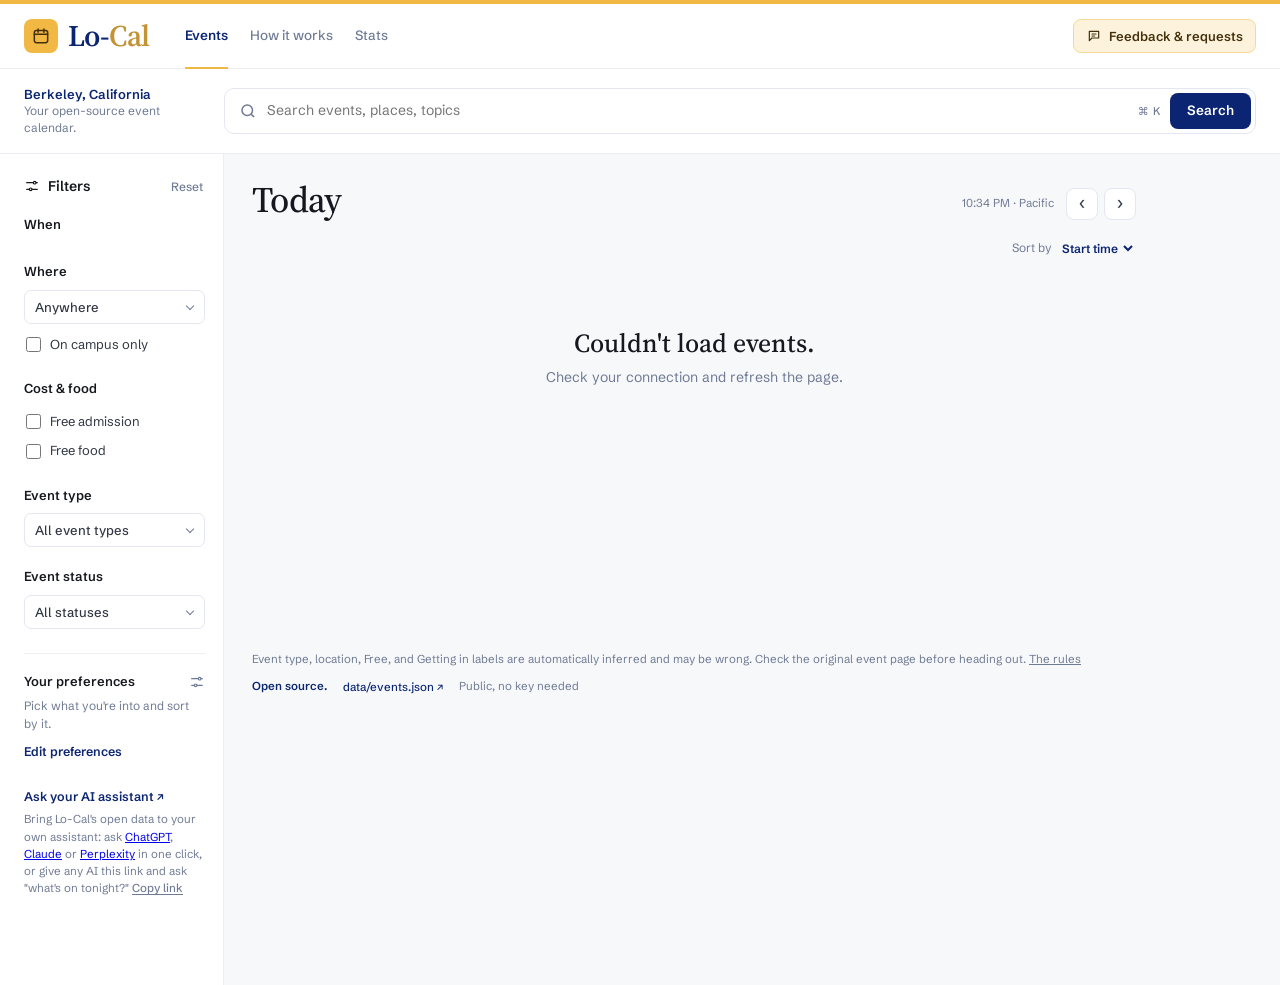
==== site/index.html @ f528cb0c "Rename "All Berkeley locations" to "Anywhere" and stop cutting off text The default location include" ====
<!doctype html>
<html lang="en">
<head>
  <meta charset="utf-8">
  <meta name="viewport" content="width=device-width, initial-scale=1">
  <title>Lo-Cal · Berkeley's open-source calendar</title>
  <meta name="description" content="Berkeley's open-source calendar: talks, parties, hackathons and free food from every club, department and platform, in one list anyone can add to.">
  <link rel="canonical" href="https://vitgruib.github.io/lo-cal/">
  <meta property="og:type" content="website">
  <meta property="og:site_name" content="Lo-Cal">
  <meta property="og:title" content="Lo-Cal · Berkeley's open-source calendar">
  <meta property="og:description" content="Berkeley's open-source calendar: talks, parties, hackathons and free food from every club, department and platform, in one list anyone can add to.">
  <meta property="og:url" content="https://vitgruib.github.io/lo-cal/">
  <meta property="og:image" content="https://vitgruib.github.io/lo-cal/og.png">
  <meta property="og:image:width" content="1200">
  <meta property="og:image:height" content="630">
  <meta name="twitter:card" content="summary_large_image">
  <link rel="icon" href="data:image/svg+xml,<svg xmlns='http://www.w3.org/2000/svg' viewBox='-14 -27 154 154'><rect x='-14' y='-27' width='154' height='154' rx='32' fill='%23002676'/><path transform='matrix(1.25 0 0 -1.25 -499.65 801.74)' fill='%23fdb515' d='m449.24 588.18c-0.395-0.943-2.048-3.62-3.937-3.62-2.282 0-2.361 1.26-2.361 2.833 0 4.487 5.274 15.113 9.997 15.113 1.415 0 1.889-0.71 1.889-1.338 0-0.236-2.914-6.218-5.588-12.988m44.553 37.782c0.155 0 0.236-0.315 0.236-0.55 0-2.204-7.242-15.899-14.484-25.74 2.44 14.72 12.987 26.29 14.248 26.29m-4.173-47.148c-4.723 1.416-9.997 3.858-10.469 13.381 8.579 10.152 19.758 28.966 19.758 36.523 0 1.967-0.393 4.172-3.229 4.172-6.689 0-26.684-18.42-26.684-39.435 0-1.891 0.236-3.7 0.631-5.039-4.094-3.778-7.165-5.509-10.233-5.509-1.022 0-1.258 0.393-1.258 2.205 0 2.596 7.79 18.732 7.79 19.756 0 1.496-0.629 1.889-1.81 1.889h-6.218c-0.472 0-0.944-0.393-1.337-1.338-0.238 0.314-1.497 1.338-3.543 1.338-6.771 0-15.271-5.196-20.15-15.349-1.103-2.361-3.15-7.95-8.739-7.95-4.801 0-6.375 5.116-6.375 11.019 0 16.293 19.284 40.854 29.833 40.854 1.73 0 2.519-0.866 2.519-2.52 0-3.069-2.756-4.958-4.803-5.194-2.991-0.317-5.431-1.655-5.431-4.252 0-2.204 1.732-3.149 4.015-3.149 3.305 0 10.941 7.243 10.941 13.854 0 3.936-2.281 6.062-6.297 6.062-16.609 0-45.182-23.615-45.182-46.127 0-11.098 6.061-16.529 17.002-16.529 5.273 0 10.39 4.014 11.886 5.431 0.315-1.653 2.283-5.431 8.816-5.431 4.329 0 7.241 2.834 8.187 4.171 0.315-1.417 1.259-4.171 6.061-4.171 5.667 0 10.783 2.045 15.977 6.689 2.364-4.248 6.455-6.769 10.628-7.633 1.339-0.237 3.071-0.55 3.071-0.946 0-0.629-2.598-1.968-7.952-1.968-11.571 0-30.305 1.732-46.363 1.732-22.354 0-29.675-10.153-29.675-12.045 0-0.785 0.551-0.943 1.181-0.943 1.258 0 5.668 3.383 22.826 3.383 18.893 0 31.801-1.415 42.033-1.415 20.39 0 26.53 10.391 26.53 11.652 0 1.967-1.732 2.202-3.937 2.832'/></svg>">
  <link rel="preconnect" href="https://fonts.googleapis.com">
  <link rel="preconnect" href="https://fonts.gstatic.com" crossorigin>
  <link href="https://fonts.googleapis.com/css2?family=Schibsted+Grotesk:wght@400;500;600;700&family=Source+Serif+4:opsz,wght@8..60,500;8..60,600&display=swap" rel="stylesheet">
  <link rel="stylesheet" href="styles.css">
  <script src="tweaks.js"></script>
</head>
<body>
  <header class="masthead">
    <div class="wrap mast">
      <a class="logo" href="./" aria-label="Lo-Cal home">
        <span class="logo-mark" aria-hidden="true"><svg viewBox="0 0 24 24"><rect x="4" y="5.5" width="16" height="14.5" rx="2.5"/><path d="M4 10h16M8.5 3.5v4m7-4v4"/></svg></span>
        <span class="logo-word">Lo-<span>Cal</span></span>
      </a>
      <nav class="nav" aria-label="Site">
        <a href="./" aria-current="page">Events</a>
        <a href="about.html">How it works</a>
        <a href="stats.html">Stats</a>
      </nav>
      <a class="feedback-link" href="https://docs.google.com/forms/d/e/1FAIpQLSeltgT0d8IheCnsmDhdECZ347hpWNquj5A_GO-cifRQ0kldig/viewform" target="_blank" rel="noopener" title="Suggest a club calendar, add or report an event, or send feedback">
        <svg viewBox="0 0 24 24" aria-hidden="true"><path d="M5 5h14v10H9l-4 4z"/><path d="M9 9h6M9 12h4"/></svg><span class="long">Feedback &amp; requests</span><span class="short">Feedback</span>
      </a>
    </div>
  </header>

  <div class="subbar">
    <div class="wrap subbar-in">
      <p class="place"><b>Berkeley, California</b><span>Your open-source event calendar.</span></p>
      <form class="search" id="search" role="search">
        <svg viewBox="0 0 24 24" aria-hidden="true"><circle cx="11" cy="11" r="7"/><path d="m20 20-3.5-3.5"/></svg>
        <input id="q" type="search" placeholder="Search events, places, topics" autocomplete="off" aria-label="Search events">
        <kbd class="kbd" aria-hidden="true">⌘ K</kbd>
        <button class="btn navy" type="submit">Search</button>
      </form>
    </div>
    <div class="wrap"><div class="qchips" id="qchips" aria-label="Filters read from your search" hidden></div></div>
  </div>

  <div class="layout wrap">
    <aside class="sidebar" id="sidebar" aria-label="Filters">
      <div class="side-head">
        <span><svg viewBox="0 0 24 24" aria-hidden="true"><path d="M4 7h10m4 0h2M4 17h4m4 0h8"/><circle cx="16" cy="7" r="2"/><circle cx="10" cy="17" r="2"/></svg>Filters</span>
        <button class="link" id="reset" type="button">Reset</button>
        <button class="side-close" id="side-close" type="button" aria-label="Close filters">✕</button>
      </div>

      <section class="fgroup">
        <h3>When</h3>
        <div class="whenlist" id="when" role="radiogroup" aria-label="When"></div>
      </section>

      <section class="fgroup">
        <h3>Where</h3>
        <details class="dd" id="dd-loc">
          <summary><span id="loc-label">Anywhere</span></summary>
          <div class="ddmenu" id="regions" role="group" aria-label="Location"></div>
        </details>
        <label class="check"><input type="checkbox" id="campus"> On campus only</label>
      </section>

      <section class="fgroup">
        <h3>Cost &amp; food</h3>
        <label class="check"><input type="checkbox" id="free"> Free admission</label>
        <label class="check"><input type="checkbox" id="food"> Free food</label>
      </section>

      <section class="fgroup">
        <h3>Event type</h3>
        <details class="dd" id="dd-type">
          <summary><span id="type-label">All event types</span></summary>
          <div class="ddmenu" id="types" role="group" aria-label="Event type"></div>
        </details>
      </section>

      <section class="fgroup">
        <h3>Event status</h3>
        <div class="select"><select id="event-status" aria-label="Event status">
          <option value="">All statuses</option>
          <option value="now">Happening now</option>
          <option value="soon">Still to come</option>
          <option value="done">Already finished</option>
        </select></div>
      </section>

      <section class="side-box prefs">
        <div class="box-head"><b>Your preferences</b>
          <svg viewBox="0 0 24 24" aria-hidden="true"><path d="M4 7h10m4 0h2M4 17h4m4 0h8"/><circle cx="16" cy="7" r="2"/><circle cx="10" cy="17" r="2"/></svg></div>
        <p id="pref-summary">Pick what you're into and sort by it.</p>
        <button class="arrow-link" id="edit-prefs" type="button">Edit preferences</button>
      </section>

      <section class="side-ai" id="aihint">
        <a class="arrow-out" href="ai.html">Ask your AI assistant</a>
        <p>Bring Lo-Cal's open data to your own assistant: ask <a href="https://chatgpt.com/?q=Read%20https%3A//vitgruib.github.io/lo-cal/llms.txt%20and%20tell%20me%20what%27s%20happening%20around%20Berkeley%20today." target="_blank" rel="noopener">ChatGPT</a>, <a href="https://claude.ai/new?q=Read%20https%3A//vitgruib.github.io/lo-cal/llms.txt%20and%20tell%20me%20what%27s%20happening%20around%20Berkeley%20today." target="_blank" rel="noopener">Claude</a> or <a href="https://www.perplexity.ai/search?q=Read%20https%3A//vitgruib.github.io/lo-cal/llms.txt%20and%20tell%20me%20what%27s%20happening%20around%20Berkeley%20today." target="_blank" rel="noopener">Perplexity</a> in one click, or give any AI this link and ask "what's on tonight?"
          <button class="link" id="copy-llms" type="button">Copy link</button></p>
      </section>
    </aside>
    <div class="scrim" id="scrim" hidden></div>

    <main class="main" id="main">
      <div class="view-head">
        <div class="view-title">
          <h1 id="view-title">Today</h1>
          <span class="view-date" id="view-date"></span>
          <span class="view-count" id="count"></span>
        </div>
        <div class="view-nav">
          <button class="btn ghost filters-btn" id="open-filters" type="button">
            <svg viewBox="0 0 24 24" aria-hidden="true"><path d="M4 7h10m4 0h2M4 17h4m4 0h8"/><circle cx="16" cy="7" r="2"/><circle cx="10" cy="17" r="2"/></svg>Filters<span class="nbadge" id="filters-n" hidden></span>
          </button>
          <span class="clock" id="clock"></span>
          <button class="iconbtn" id="prev" type="button" aria-label="Earlier">‹</button>
          <button class="iconbtn" id="next" type="button" aria-label="Later">›</button>
        </div>
      </div>
      <div class="active-row">
        <div class="pills" id="pills" aria-label="Filters in use"></div>
        <span class="scope" id="scope"></span>
        <label class="sort">Sort by <select id="sort"><option value="time">Start time</option><option value="prefs">Your preferences</option></select></label>
      </div>

      <div id="list" aria-live="polite"></div>
      <div id="sentinel"></div>

      <footer class="footer">
        <p>Event type, location, Free, and Getting in labels are automatically inferred and may be wrong. Check the original event page before heading out. <a href="about.html#tags">The rules</a></p>
        <p class="foot-row"><b>Open source.</b> <a class="arrow-out" href="data/events.json">data/events.json</a> <span>Public, no key needed</span><span class="updated" id="updated"></span></p>
        <p id="status"></p>
      </footer>
    </main>
  </div>

  <dialog class="modal" id="dates-dlg" aria-labelledby="dates-title">
    <div class="modal-head"><h2 id="dates-title">Custom dates</h2><button class="iconbtn plain" type="button" data-close aria-label="Close">✕</button></div>
    <p class="modal-sub">Choose a start and end date to explore.</p>
    <div class="cal-nav"><button class="iconbtn plain" type="button" id="cal-prev" aria-label="Previous month">‹</button><b id="cal-month"></b><button class="iconbtn plain" type="button" id="cal-next" aria-label="Next month">›</button></div>
    <div class="cal-grid" id="cal-grid" role="grid"></div>
    <div class="range-sum"><svg viewBox="0 0 24 24" aria-hidden="true"><rect x="4" y="5.5" width="16" height="14.5" rx="2.5"/><path d="M4 10h16M8.5 3.5v4m7-4v4"/></svg><div><b id="range-text">Pick a start date</b><span id="range-days"></span></div></div>
    <div class="modal-foot"><button class="link" type="button" id="clear-dates">Clear dates</button><button class="btn gold" type="button" id="apply-dates">Apply dates</button></div>
  </dialog>

  <dialog class="modal" id="pref-dlg" aria-labelledby="pref-title">
    <div class="modal-head"><h2 id="pref-title">Your preferences</h2><button class="iconbtn plain" type="button" data-close aria-label="Close">✕</button></div>
    <p class="modal-sub">Pick what you're into. "Sort by: Your preferences" puts these first. Kept in this browser only.</p>
    <div class="pref-grid" id="pref-grid"></div>
    <div class="modal-foot"><button class="link" type="button" id="pref-clear">Clear</button><button class="btn gold" type="button" data-close>Done</button></div>
  </dialog>

  <template id="card">
    <article class="card">
      <div class="time"></div>
      <div class="body">
        <a class="title" target="_blank" rel="noopener"></a>
        <p class="where"></p>
        <p class="reported" hidden></p>
        <p class="desc"></p>
        <div class="badges"></div>
      </div>
      <img class="thumb" alt="" loading="lazy" decoding="async">
      <div class="actions">
        <details class="addcal">
          <summary class="calbtn" title="Add this event to a calendar"><svg viewBox="0 0 24 24" aria-hidden="true"><rect x="4" y="5.5" width="16" height="14.5" rx="2.5"/><path d="M4 10h16M8.5 3.5v4m7-4v4"/></svg><span>Calendar</span></summary>
          <div class="calmenu">
            <a class="gcal" target="_blank" rel="noopener">Google Calendar</a>
            <a class="ocal" target="_blank" rel="noopener">Outlook</a>
            <button class="ics" type="button">Apple &amp; others (.ics)</button>
            <button class="share" type="button">Copy link to event</button>
          </div>
        </details>
        <a class="flag" target="_blank" rel="noopener" title="Spam, cancelled or wrong? Report it. Reports show publicly on the event." hidden><svg viewBox="0 0 24 24" aria-hidden="true"><path d="M6 21V4m0 0h11l-2 4 2 4H6"/></svg><span>Report</span></a>
      </div>
    </article>
  </template>

  <script src="app.js"></script>
</body>
</html>
---- site/styles.css ----
/* Colors are the designer's palette (2026-11): gold, Berkeley blue, slate and gray ramps. */
:root {
  --bg: #f7f8fa;
  --surface: #ffffff;
  --ink: #15181f;
  --ink-2: #303643;
  --muted: #6f7a94;
  --faint: #e4e7f2;
  --line: #eceef3;
  --navy: #0b2572;
  --title: #0b2572;
  --blue: #002676;
  --gold: #f2b844;
  --gold-ink: #43300c;
  --gold-soft: #fdf3dc;
  --gold-line: #f5d79a;
  --accent: #0b2572;
  --accent-ink: #ffffff;
  --chip: #f1f0f3;
  --sel: #fdf3dc;
  --green: #2f8f5b;
  --green-soft: #e3f3e8;
  --big: #c4361b;  /* big-venue concerts' own accent, a stage light against Berkeley blue */
  --big-ink: #ffffff;
  --shadow: 0 1px 2px rgb(14 19 33 / 4%);
  --radius: 10px;
  --wrap: 1240px;
  --serif: "Source Serif 4", Georgia, "Times New Roman", serif;
  --display: var(--serif);
  --body: "Schibsted Grotesk", ui-sans-serif, system-ui, -apple-system, sans-serif;
  --head-h: 69px;  /* the sticky header: 4px gold bar + 64px row + 1px line */
  color-scheme: light;
}

/* Dark follows the system unless the UI panel (tweaks.js) pins a theme on <html>. */
@media (prefers-color-scheme: dark) {
  :root:not([data-theme="light"]) {
    --bg: #0e1321; --surface: #151b2c; --ink: #ebedf2; --ink-2: #bfc5d5; --muted: #949fba;
    --faint: #27304b; --line: #1f2740; --title: #c9d0fb; --navy: #1941b7; --accent: #1941b7;
    --gold-ink: #fbe7d1; --gold-soft: #3a2a0c; --gold-line: #6a4f19; --chip: #222a42; --sel: #3a2a0c;
    --green: #6fd29b; --green-soft: #12352a; --big: #ff8f66; --big-ink: #2a0e04;
    --shadow: none; color-scheme: dark;
  }
}
:root[data-theme="dark"] {
  --bg: #0e1321; --surface: #151b2c; --ink: #ebedf2; --ink-2: #bfc5d5; --muted: #949fba;
  --faint: #27304b; --line: #1f2740; --title: #c9d0fb; --navy: #1941b7; --accent: #1941b7;
  --gold-ink: #fbe7d1; --gold-soft: #3a2a0c; --gold-line: #6a4f19; --chip: #222a42; --sel: #3a2a0c;
  --green: #6fd29b; --green-soft: #12352a; --big: #ff8f66; --big-ink: #2a0e04;
  --shadow: none; color-scheme: dark;
}

* { box-sizing: border-box; }
body { margin: 0; background: var(--bg); color: var(--ink); font: 14px/1.5 var(--body); -webkit-font-smoothing: antialiased; }
.wrap { max-width: var(--wrap); margin: 0 auto; padding: 0 24px; }
svg { flex: none; }
[hidden] { display: none !important; }

/* ---------- Header ---------- */
.masthead { position: sticky; top: 0; z-index: 20; background: var(--surface); border-top: 4px solid var(--gold); border-bottom: 1px solid var(--line); }
.mast { display: flex; align-items: center; gap: 36px; height: 64px; }
.logo { display: flex; align-items: center; gap: 10px; text-decoration: none; }
.logo-mark { display: grid; place-items: center; width: 34px; height: 34px; border-radius: 8px; background: var(--gold); }
.logo-mark svg { width: 20px; height: 20px; fill: none; stroke: var(--gold-ink); stroke-width: 1.8; stroke-linecap: round; }
@media (prefers-color-scheme: dark) { :root:not([data-theme="light"]) .logo-mark svg { stroke: #43300c; } }
:root[data-theme="dark"] .logo-mark svg { stroke: #43300c; }
.logo-word { font: 600 30px/1 var(--wordmark-font, var(--serif)); letter-spacing: -0.02em; color: var(--title); }
.logo-word span { color: #c39435; }
.feedback-link { margin-left: auto; display: flex; align-items: center; gap: 7px; font: 600 13px/1 var(--body); color: var(--gold-ink); background: var(--gold-soft); border: 1px solid var(--gold-line); border-radius: 8px; padding: 8px 12px; text-decoration: none; white-space: nowrap; }
.feedback-link:hover { background: var(--gold); border-color: var(--gold); color: #43300c; }
.feedback-link svg { width: 16px; height: 16px; fill: none; stroke: currentColor; stroke-width: 1.8; stroke-linejoin: round; stroke-linecap: round; }
.feedback-link .short { display: none; }
@media (max-width: 600px) { .feedback-link .short { display: inline; } }
@media (max-width: 380px) { .feedback-link .short { display: none; } }
.logo-word, .nav a { white-space: nowrap; }
.nbadge { min-width: 20px; padding: 1px 6px; border-radius: 999px; background: var(--chip); color: var(--ink-2); font-size: 11.5px; font-weight: 600; text-align: center; }
.nav { display: flex; gap: 22px; align-self: stretch; }
.nav a { display: flex; align-items: center; font-size: 13.5px; font-weight: 500; color: var(--muted); text-decoration: none; border-bottom: 2px solid transparent; margin-bottom: -1px; }
.nav a:hover { color: var(--ink); }
.nav a[aria-current="page"] { color: var(--title); font-weight: 600; border-bottom-color: var(--gold); }

.subbar { background: var(--surface); border-bottom: 1px solid var(--line); }
.subbar-in { display: grid; grid-template-columns: 172px minmax(0, 1fr); align-items: center; gap: 28px; padding-top: 16px; padding-bottom: 16px; }
.place { margin: 0; font-size: 12px; color: var(--muted); line-height: 1.4; }
.place b { display: block; color: var(--title); font-size: 13px; font-weight: 600; }
.search { display: flex; align-items: center; gap: 10px; min-width: 0; border: 1px solid var(--faint); border-radius: 10px; padding: 4px 4px 4px 14px; background: var(--surface); }
.search:focus-within { border-color: var(--navy); box-shadow: 0 0 0 3px color-mix(in srgb, var(--navy) 12%, transparent); }
.search > svg { width: 18px; height: 18px; fill: none; stroke: var(--muted); stroke-width: 2; }
.search input { flex: 1; min-width: 0; border: 0; outline: 0; background: transparent; color: var(--ink); font: inherit; font-size: 14px; padding: 7px 0; }
.search input::-webkit-search-cancel-button { display: none; }
.kbd { font: 500 11px var(--body); color: var(--muted); letter-spacing: .04em; }

.btn { display: inline-flex; align-items: center; justify-content: center; gap: 8px; font: 600 13.5px/1 var(--body); border-radius: 8px; padding: 10px 16px; cursor: pointer; text-decoration: none; white-space: nowrap; border: 1px solid transparent; }
.btn svg { width: 17px; height: 17px; fill: none; stroke: currentColor; stroke-width: 1.8; stroke-linecap: round; stroke-linejoin: round; }
.btn.navy { background: var(--navy); color: #fff; }
.btn.navy:hover { filter: brightness(1.15); }
.btn.gold { background: var(--gold); color: #43300c; border-color: color-mix(in srgb, var(--gold) 70%, #957026); }
.btn.gold:hover { filter: brightness(1.04); }
.btn.ghost { background: var(--surface); color: var(--title); border-color: var(--faint); }
.btn.ghost:hover { border-color: var(--muted); }
.link { font: 500 12.5px var(--body); color: var(--muted); background: none; border: 0; padding: 2px; cursor: pointer; text-decoration: underline; text-underline-offset: 2px; white-space: nowrap; }
.link:hover { color: var(--ink); }
.iconbtn { display: grid; place-items: center; width: 32px; height: 32px; padding: 0 0 2px; font: 400 20px/1 var(--body); color: var(--ink-2); background: var(--surface); border: 1px solid var(--faint); border-radius: 8px; cursor: pointer; }
.iconbtn:hover:not(:disabled) { border-color: var(--muted); }
.iconbtn:disabled { opacity: .4; cursor: default; }
.iconbtn.plain { border: 0; background: none; font-size: 16px; }
.arrow-link, .arrow-out { font: 600 12.5px var(--body); color: var(--title); background: none; border: 0; padding: 0; cursor: pointer; text-decoration: none; }
.arrow-out::after { content: " ↗"; font-size: .9em; }
.arrow-link:hover, .arrow-out:hover { text-decoration: underline; }

/* Words the search read as filters; they wrap rather than scroll so every ✕ stays reachable. */
.qchips { display: flex; flex-wrap: wrap; align-items: center; gap: 6px; padding: 0 0 12px 200px; }
.qchip { display: inline-flex; align-items: center; gap: 6px; font: 500 12.5px/1 var(--body); color: var(--gold-ink); background: var(--gold-soft); border: 1px solid var(--gold-line); border-radius: 6px; padding: 6px 8px 6px 10px; cursor: pointer; white-space: nowrap; }
.qchip span { font-size: 10px; opacity: .7; }
.qchip:hover span { opacity: 1; }
.qnote { color: var(--muted); font-size: 12.5px; }

/* ---------- Layout: filters left, events right ---------- */
/* App layout: header and filters run the full width; the event column keeps a reading width. */
.masthead .wrap, .subbar .wrap { max-width: none; }
.layout { display: grid; grid-template-columns: 224px minmax(0, 1fr); max-width: none; padding: 0; }
.sidebar {
  position: sticky; top: var(--head-h); align-self: start; height: calc(100vh - var(--head-h)); overflow-y: auto; overscroll-behavior: contain;
  padding: 22px 18px 28px 24px; border-right: 1px solid var(--line); background: var(--surface); scrollbar-width: thin;
}
.side-head { display: flex; align-items: center; justify-content: space-between; margin-bottom: 18px; }
.side-head span { display: flex; align-items: center; gap: 8px; font-weight: 600; font-size: 14px; color: var(--ink); }
.side-head svg, .box-head svg, .filters-btn svg { width: 16px; height: 16px; fill: none; stroke: currentColor; stroke-width: 1.7; stroke-linecap: round; }
.side-head .link { text-decoration: none; font-size: 12px; }
.side-close { display: none; }
.fgroup { margin-bottom: 20px; }
.fgroup h3 { margin: 0 0 8px; font-size: 13px; font-weight: 600; color: var(--ink); }
.whenlist { display: grid; gap: 2px; }
.whenlist button { display: flex; align-items: center; gap: 8px; width: 100%; text-align: left; font: 500 13px var(--body); color: var(--ink-2); background: none; border: 0; border-radius: 6px; padding: 7px 8px; cursor: pointer; }
.whenlist button:hover { background: var(--chip); }
.whenlist button[aria-checked="true"] { background: var(--sel); color: var(--ink); font-weight: 600; }
.whenlist button[aria-checked="true"]::after { content: ""; margin-left: auto; width: 9px; height: 5px; border: solid currentColor; border-width: 0 0 1.6px 1.6px; transform: translateY(-2px) rotate(-45deg); }
.whenlist .custom { color: var(--title); }
.whenlist .custom svg { width: 15px; height: 15px; fill: none; stroke: currentColor; stroke-width: 1.8; }
.whenlist .custom small { margin-left: auto; color: var(--muted); font-weight: 400; font-size: 11.5px; }
.whenlist .custom:not([aria-checked="true"])::after { content: "›"; margin-left: auto; font-size: 16px; line-height: 1; color: var(--muted); }
.whenlist .custom small + *::after { display: none; }
.check { display: flex; align-items: center; gap: 9px; font-size: 13px; color: var(--ink-2); padding: 5px 2px; cursor: pointer; }
.check input { width: 15px; height: 15px; margin: 0; accent-color: var(--navy); }
.check .n { margin-left: auto; color: var(--muted); font-size: 11.5px; }
.dd { position: relative; margin-bottom: 6px; }
.dd > summary, .select select {
  list-style: none; display: flex; align-items: center; width: 100%; font: 500 13px var(--body); color: var(--ink-2);
  background: var(--surface); border: 1px solid var(--faint); border-radius: 7px; padding: 8px 30px 8px 10px; cursor: pointer;
}
.dd > summary span { overflow: hidden; text-overflow: ellipsis; white-space: nowrap; }
.dd > summary::-webkit-details-marker { display: none; }
.dd > summary::after, .select::after {
  content: ""; position: absolute; right: 12px; top: 13px; width: 5px; height: 5px;
  border: solid var(--muted); border-width: 0 1.5px 1.5px 0; transform: rotate(45deg); pointer-events: none;
}
.dd[open] > summary { border-color: var(--navy); }
.dd.on > summary, .select.on select { border-color: var(--gold-line); background: var(--gold-soft); color: var(--gold-ink); }
.ddmenu { margin-top: 4px; padding: 4px; border: 1px solid var(--faint); border-radius: 8px; background: var(--surface); }
.ddmenu .check { padding: 5px 6px; border-radius: 5px; }
.ddmenu .check:hover { background: var(--chip); }
.ddmenu .check.zero { opacity: .5; }
.select { position: relative; }
.select select { appearance: none; -webkit-appearance: none; }
.side-box { margin: 24px 0 18px; padding-top: 18px; border-top: 1px solid var(--line); }
.box-head { display: flex; align-items: center; justify-content: space-between; font-size: 13px; color: var(--ink); }
.box-head b { font-weight: 600; }
.box-head svg { color: var(--muted); }
.side-box p { margin: 6px 0 8px; font-size: 12px; color: var(--muted); }
.side-ai { padding-top: 6px; }
.side-ai p { margin: 4px 0 0; font-size: 11.5px; color: var(--muted); }
.side-ai .link { font-size: 11.5px; padding: 0; }
.scrim { display: none; }

/* ---------- Main column ---------- */
.main { min-width: 0; width: 100%; max-width: 940px; padding: 26px 28px 0; }
.view-head { display: flex; align-items: flex-start; justify-content: space-between; gap: 16px; }
.view-title h1 { display: inline; margin: 0 10px 0 0; font: 500 36px/1.1 var(--serif); letter-spacing: -0.02em; color: var(--ink); }
.view-date { font-size: 14px; color: var(--ink-2); margin-right: 10px; }
.view-count { font-size: 12px; color: var(--muted); }
.view-nav { display: flex; align-items: center; gap: 6px; padding-top: 8px; }
.clock { font-size: 11.5px; color: var(--muted); margin-right: 6px; white-space: nowrap; }
.filters-btn { display: none; padding: 8px 12px; }
.active-row { display: flex; align-items: center; flex-wrap: wrap; gap: 8px 10px; margin: 18px 0 6px; font-size: 12px; color: var(--muted); }
.pills { display: flex; flex-wrap: wrap; gap: 6px; }
.pills:empty { display: none; }
.scope { color: var(--muted); }
.sort { margin-left: auto; display: flex; align-items: center; gap: 4px; white-space: nowrap; }
.sort select { field-sizing: content; font: 600 12px var(--body); color: var(--title); background: none; border: 0; padding: 2px; cursor: pointer; }

/* ---------- List ---------- */
#list { min-height: 40vh; padding-bottom: 12px; }
.day { display: flex; align-items: baseline; gap: 10px; margin: 30px 0 4px; padding-top: 14px; border-top: 1px solid var(--line); }
.day h2 { margin: 0; font: 500 26px/1.1 var(--serif); letter-spacing: -0.02em; color: var(--ink); }
.day span { color: var(--muted); font-size: 12.5px; }
.section { display: flex; align-items: baseline; gap: 8px; margin: 26px 0 2px; font: italic 500 17px/1.2 var(--serif); color: var(--ink-2); }
.section .n { color: var(--muted); font: 400 12px var(--body); }
.section.now { color: var(--green); }
.section.now::before { content: ""; align-self: center; width: 7px; height: 7px; border-radius: 50%; background: var(--green); animation: pulse 2s ease-out infinite; }

.card {
  position: relative; display: grid; grid-template-columns: 84px minmax(0, 1fr) auto auto; gap: 0 18px;
  padding: 18px 4px 16px 12px; border-bottom: 1px solid var(--line); background: var(--bg);
  view-transition-name: var(--vt, none); view-transition-class: card;
}
.card.now { box-shadow: inset 3px 0 0 var(--green); }
.card:has(.addcal[open]) { z-index: 5; }
.time { font-weight: 700; font-size: 13.5px; color: var(--ink); padding-top: 2px; }
.time small { display: block; color: var(--muted); font-weight: 400; font-size: 12px; margin-top: 2px; }
.body { min-width: 0; }
.title { color: var(--title); text-decoration: none; font: 500 17px/1.3 var(--body); letter-spacing: -0.01em; display: -webkit-box; -webkit-line-clamp: 2; -webkit-box-orient: vertical; overflow: hidden; }
.title[href]::after { content: " ↗"; font-size: .8em; }
.title[href]:hover { text-decoration: underline; text-underline-offset: 3px; }
.where { margin: 5px 0 0; color: var(--muted); font-size: 12px; }
.where .pin { display: inline-block; width: 12px; height: 12px; margin-right: 4px; vertical-align: -2px; fill: none; stroke: currentColor; stroke-width: 2; }
.where .map { color: inherit; text-decoration: none; }
.where .map:hover { color: var(--ink); text-decoration: underline; }
.reported { overflow-wrap: anywhere; margin: 6px 0 0; padding: 4px 8px; border-radius: 6px; background: color-mix(in srgb, #d97706 14%, transparent); color: var(--ink); font-size: 12.5px; }
.desc { margin: 10px 0 0; font-size: 13px; color: var(--ink-2); display: -webkit-box; -webkit-line-clamp: 2; -webkit-box-orient: vertical; overflow: hidden; }
.desc:empty { display: none; }
.badges { display: flex; flex-wrap: wrap; align-items: center; gap: 6px; margin-top: 12px; }
.badges:empty { display: none; }
.badges { gap: 4px 0; }
.badge { font-size: 12px; font-weight: 500; color: var(--ink-2); }
.badge + .badge::before { content: "·"; margin: 0 7px; color: var(--muted); }
.badge.food { color: #a8741a; font-weight: 600; }
.via { flex-basis: 100%; font-size: 12px; color: var(--muted); }
.via a { color: inherit; text-decoration: none; }
.via a:hover { color: var(--ink); text-decoration: underline; }
.thumb { width: 74px; height: 70px; object-fit: cover; border-radius: 6px; background: var(--chip); align-self: start; }
.thumb:not([src]) { display: none; }
/* Calendar and Report share one quiet text-button style. */
.card .actions { grid-column: 2; grid-row: 2; display: flex; gap: 18px; margin-top: 10px; }
.calbtn, .flag {
  list-style: none; display: flex; align-items: center; gap: 5px; padding: 2px 0;
  font: 500 12.5px/1 var(--body); color: var(--muted); text-decoration: none; white-space: nowrap; cursor: pointer;
  background: none; border: 0;
}
.calbtn svg, .flag svg { width: 15px; height: 15px; fill: none; stroke: currentColor; stroke-width: 1.8; stroke-linejoin: round; stroke-linecap: round; }
.calbtn:hover, .flag:hover, .addcal[open] .calbtn { color: var(--ink); }
.addcal { position: relative; }
.calbtn::-webkit-details-marker { display: none; }
.calmenu {
  position: absolute; left: 0; top: calc(100% + 4px); z-index: 3; min-width: 210px;
  display: flex; flex-direction: column; padding: 4px;
  background: var(--surface); border: 1px solid var(--faint); border-radius: 8px; box-shadow: 0 8px 24px rgb(14 19 33 / 14%);
}
.calmenu a, .calmenu button { font: 500 13px var(--body); color: var(--ink); text-decoration: none; text-align: left; background: none; border: 0; padding: 7px 10px; border-radius: 5px; cursor: pointer; white-space: nowrap; }
.calmenu a:hover, .calmenu button:hover { background: var(--chip); }

/* All-day events: one compact row each. */
.card.row { grid-template-columns: 84px minmax(0, 1fr) auto; align-items: center; padding: 14px 16px 14px 18px; }
.card.row .time { font-weight: 500; padding: 0; }
.card.row .desc, .card.row .badges, .card.row .thumb { display: none; }
.card.row .where { margin-top: 3px; }
.card.row .actions { grid-column: 3; grid-row: 1; margin-top: 0; }

/* Today's ended events, tucked away under one line. */
.earlier { margin: 18px 0 10px; }
.earlier > summary {
  list-style: none; cursor: pointer; display: flex; align-items: center; gap: 10px; font-size: 13px; color: var(--ink-2);
  border-bottom: 1px solid var(--line); padding: 14px 4px 14px 12px;
}
.earlier > summary::-webkit-details-marker { display: none; }
.earlier > summary::before { content: "›"; font-size: 16px; color: var(--muted); transition: transform .15s; }
.earlier[open] > summary::before { transform: rotate(90deg); }
.earlier > summary b { font-weight: 500; }
.earlier > summary small { color: var(--muted); font-size: 11.5px; }
.earlier > summary small:last-child { margin-left: auto; }
.earlier[open] > summary { margin-bottom: 10px; }
.earlier .card { opacity: .72; }
.shared { display: flex; align-items: center; gap: 10px; margin: 18px 0 0; color: var(--muted); font-size: 14px; }


.empty { text-align: center; padding: 60px 20px; color: var(--muted); }
.empty strong { display: block; font: 500 26px var(--serif); color: var(--ink); margin-bottom: 6px; }
.widen { margin-top: 12px; font: 600 13.5px var(--body); color: #fff; background: var(--navy); border: 0; border-radius: 8px; padding: 9px 16px; cursor: pointer; }

.footer { color: var(--muted); font-size: 11.5px; padding: 22px 0 40px; }
.footer p { margin: 4px 0; }
.footer a { color: var(--muted); }
.foot-row { display: flex; flex-wrap: wrap; align-items: center; gap: 6px 16px; margin-top: 10px !important; }
.foot-row b { color: var(--title); font-weight: 600; }
.foot-row .arrow-out { color: var(--title); font-weight: 500; font-size: 11.5px; }
.foot-row .updated { margin-left: auto; }

/* ---------- Dialogs ---------- */
.modal { width: min(420px, calc(100vw - 32px)); border: 1px solid var(--faint); border-radius: 12px; padding: 20px; background: var(--surface); color: var(--ink); box-shadow: 0 20px 50px rgb(14 19 33 / 22%); }
.modal::backdrop { background: rgb(14 19 33 / 35%); }
.modal-head { display: flex; align-items: center; justify-content: space-between; }
.modal-head h2 { margin: 0; font-size: 16px; font-weight: 500; }
.modal-sub { margin: 6px 0 16px; font-size: 12.5px; color: var(--muted); }
.modal-foot { display: flex; align-items: center; justify-content: space-between; margin-top: 18px; }
.modal-foot .link { color: var(--title); text-decoration: none; font-size: 13px; }
.cal-nav { display: flex; align-items: center; justify-content: space-between; margin-bottom: 8px; }
.cal-nav b { font-weight: 500; color: var(--title); font-size: 14px; }
.cal-grid { display: grid; grid-template-columns: repeat(7, 1fr); gap: 4px 0; text-align: center; }
.cal-grid .dow { font-size: 10.5px; color: var(--muted); padding: 6px 0; }
.cal-grid button { height: 34px; font: 500 12.5px var(--body); color: var(--ink); background: none; border: 0; cursor: pointer; }
.cal-grid button.out { color: var(--muted); opacity: .6; }
.cal-grid button:disabled { color: var(--muted); opacity: .35; cursor: default; }
.cal-grid button.in { background: color-mix(in srgb, #dfe2fd 70%, var(--surface)); }
.cal-grid button.end { background: var(--navy); color: #fff; border-radius: 6px; }
.cal-grid button:not(:disabled):not(.end):hover { background: var(--chip); border-radius: 6px; }
@media (prefers-color-scheme: dark) { :root:not([data-theme="light"]) .cal-grid button.in { background: #1f2a55; } }
:root[data-theme="dark"] .cal-grid button.in { background: #1f2a55; }
.range-sum { display: flex; align-items: center; gap: 10px; margin-top: 14px; padding: 10px 12px; border-radius: 8px; background: var(--bg); font-size: 12.5px; }
.range-sum svg { width: 18px; height: 18px; fill: none; stroke: var(--title); stroke-width: 1.6; }
.range-sum b { display: block; font-weight: 500; color: var(--title); }
.range-sum span { font-size: 11.5px; color: var(--muted); }
.pref-grid { display: grid; grid-template-columns: 1fr 1fr; gap: 2px 12px; }

/* ---------- Phones and narrow windows: the filters become a drawer ---------- */
@media (max-width: 900px) {
  .wrap { padding: 0 16px; }
  .mast { gap: 18px; height: 58px; }
  :root { --head-h: 63px; }
  .nav { gap: 14px; }
  .logo-word { font-size: 26px; }
  .logo-mark { width: 30px; height: 30px; }
  .subbar-in { grid-template-columns: 1fr; gap: 10px; padding-top: 12px; padding-bottom: 12px; }
  .place { display: none; }
  .qchips { padding-left: 0; }
  .layout { display: block; }
  .main { padding: 20px 16px 0; max-width: none; }
  .sidebar {
    position: fixed; inset: 0 auto 0 0; z-index: 30; width: min(320px, 86vw); height: 100%; padding: 18px 18px 30px;
    transform: translateX(-102%); transition: transform .2s ease; box-shadow: 0 0 40px rgb(14 19 33 / 25%);
  }
  .sidebar.open { transform: none; }
  .side-close { display: block; font-size: 15px; color: var(--muted); background: none; border: 0; cursor: pointer; padding: 4px 6px; }
  .side-head .link { margin-left: auto; margin-right: 8px; }
  .scrim { display: block; position: fixed; inset: 0; z-index: 29; background: rgb(14 19 33 / 35%); }
  .filters-btn { display: inline-flex; }
  .clock { display: none; }
}
@media (max-width: 600px) {
  .mast { gap: 12px; }
  .nav { gap: 10px; }
  .nav a { font-size: 12.5px; }
  .logo-mark { display: none; }
  .feedback-link { padding: 7px 8px; gap: 5px; font-size: 12.5px; }
  .feedback-link .long { display: none; }
  .subbar-in { grid-template-columns: 1fr; }
  .kbd { display: none; }
  .search .btn { display: none; }
  .view-head { flex-wrap: wrap; }
  .view-title h1 { font-size: 30px; }
  .view-nav { width: 100%; padding-top: 4px; }
  .view-nav .iconbtn:first-of-type { margin-left: auto; }
  .card { grid-template-columns: 76px minmax(0, 1fr); gap: 0 10px; padding: 14px 2px 14px 10px; }
  .time { font-size: 13px; }
  .thumb { display: none; }
  .card .actions, .card.row .actions { grid-column: 2; grid-row: auto; gap: 22px; margin-top: 10px; }
  .calbtn, .flag { height: 30px; }
  .card.row { grid-template-columns: 76px minmax(0, 1fr); }
  .foot-row .updated { margin-left: 0; }
  .sort { margin-left: 0; }
}

/* Big-venue concerts (sources/big_shows.py): a poster, a display-size title and the train line
   up front, so a show worth the trip stands out from the list around it. */
.card.big { border: 1.5px solid var(--big); border-radius: var(--radius); box-shadow: inset 4px 0 0 var(--big); margin: 8px 0; }
.card.big .time { color: var(--big); }
.kicker { display: block; margin-bottom: 4px; color: var(--big); font: 700 11px/1.2 var(--body); letter-spacing: .08em; text-transform: uppercase; }
.card.big .title { font: 600 22px/1.15 var(--serif); -webkit-line-clamp: 3; }
.card.big .where { color: var(--ink); font-size: 13.5px; font-weight: 500; white-space: normal; }
.transit { display: inline-block; margin: 8px 0 0; padding: 4px 10px; border-radius: 999px; font: 600 12.5px/1.35 var(--body); color: var(--big-ink); background: var(--big); }
.card.big .thumb { width: clamp(160px, 22vw, 260px); height: auto; aspect-ratio: 16 / 9; }

/* About page */
.sources-head { display: flex; align-items: center; justify-content: space-between; gap: 12px; flex-wrap: wrap; margin: 26px 0 6px; }
.sources-head h2 { margin: 0; }
.view { display: flex; gap: 2px; background: var(--chip); border-radius: 999px; padding: 3px; }
.view button { font: 500 13px/1 var(--body); color: var(--muted); background: transparent; border: 0; border-radius: 999px; padding: 7px 13px; cursor: pointer; }
.view button[aria-checked="true"] { background: var(--surface); color: var(--ink); box-shadow: 0 1px 3px rgb(0 0 0 / 12%); }
.sources[data-view="simple"] .tech { display: none; }
.prose { max-width: 680px; padding-bottom: 30px; }
.prose p, .prose li { font-size: 15.5px; }
.prose a { color: var(--accent); font-weight: 500; text-decoration: underline; text-underline-offset: 3px; text-decoration-thickness: 1.5px; }
.prose a:hover { text-decoration-thickness: 2.5px; }
.facts a.site { white-space: nowrap; }
.facts a.site::after { content: " ↗"; font-size: .85em; }
.prose h3 { font-size: 16px; font-weight: 600; margin: 20px 0 4px; }
.prose ol { padding-left: 22px; }
.prose ol li { margin: 6px 0; }
.source .words { padding-bottom: 12px; }
.prose h2 { font: 700 28px var(--display); letter-spacing: -0.025em; margin: 26px 0 6px; }
.prose ul { padding-left: 20px; }
.prose li { margin: 6px 0; }
.prose code { font-size: 13.5px; background: var(--chip); padding: 1px 5px; border-radius: 5px; }
.note { color: var(--muted); font-size: 14px; }
.ai pre { background: var(--surface); border: 1px solid var(--line); border-radius: 10px; padding: 10px 12px; font-size: 13px; white-space: pre-wrap; overflow-wrap: anywhere; margin: 6px 0 2px; }
.ai .copy { font-size: 13px; margin-bottom: 8px; }
.prose summary { cursor: pointer; list-style: none; }
.prose summary::-webkit-details-marker { display: none; }
.sources { background: var(--surface); border: 1px solid var(--faint); border-radius: var(--radius); overflow: hidden; }
.source + .source { border-top: 1px solid var(--faint); }
.source summary { display: flex; align-items: center; gap: 10px; padding: 10px 14px; font-weight: 500; font-size: 15px; }
.source summary:hover { background: var(--chip); }
.source summary::before { content: "▸"; color: var(--muted); font-size: 11px; transition: transform .15s; }
.source[open] summary::before { transform: rotate(90deg); }
.source p { margin: 0; padding: 0 14px 0 35px; font-size: 14px; color: color-mix(in srgb, var(--ink) 80%, var(--muted)); }
.source .status { padding-bottom: 12px; margin-top: 6px; }
.live { margin-left: auto; font-size: 12.5px; font-weight: 500; color: var(--muted); display: flex; gap: 6px; align-items: center; white-space: nowrap; }
.status { font-size: 12.5px; color: var(--muted); }
.live::before { content: ""; width: 8px; height: 8px; border-radius: 50%; background: var(--faint); }
.live.ok::before { background: #2f9e5b; }
.live.degraded::before, .live.failing::before { background: var(--gold); }
.live.down::before { background: #d64545; }
.facts { display: grid; grid-template-columns: 76px 1fr; gap: 6px 12px; margin: 2px 0 0; padding: 0 14px 4px 35px; font-size: 14px; }
.facts dt { font-size: 13px; font-weight: 600; color: var(--muted); }
.facts dd { margin: 0; color: color-mix(in srgb, var(--ink) 80%, var(--muted)); }
.facts ol.found { margin: 2px 0 0; padding-left: 18px; }
.facts ol.found li { margin: 2px 0; font-size: 14px; }
.facts dd code { overflow-wrap: anywhere; }  /* long API paths would push past a phone screen */

@media (max-width: 600px) {
  .facts { grid-template-columns: 1fr; gap: 0; padding-left: 14px; }
  .facts dd { margin-bottom: 8px; }
  .source .status { padding-left: 14px; }
}

/* ---------- Stats page ---------- */
.tiles { display: grid; grid-template-columns: repeat(auto-fit, minmax(140px, 1fr)); gap: 10px; margin: 12px 0; }
.tile { background: var(--surface); border: 1px solid var(--faint); border-radius: 12px; padding: 14px 16px; }
.tile strong { display: block; font-size: 28px; font-weight: 700; line-height: 1.1; color: var(--ink); }
.tile span { color: var(--muted); font-size: 13px; }
.bars { display: grid; gap: 4px; margin: 8px 0 20px; }
.bar { display: grid; grid-template-columns: minmax(90px, 160px) 1fr 48px; align-items: center; gap: 10px; padding: 2px 0; font-size: 13px; }
.bar:hover { background: var(--chip); border-radius: 6px; }
.bar .label { color: var(--ink); white-space: nowrap; overflow: hidden; text-overflow: ellipsis; }
.bar .track { height: 12px; }
.bar .fill { display: block; height: 100%; min-width: 2px; background: var(--accent); border-radius: 0 4px 4px 0; }
.bar .value { color: var(--muted); text-align: right; font-variant-numeric: tabular-nums; }
.table-wrap { overflow-x: auto; }
.health { width: 100%; border-collapse: collapse; font-size: 13px; }
.health th, .health td { text-align: left; padding: 7px 8px; border-bottom: 1px solid var(--faint); white-space: nowrap; }
.health th { color: var(--muted); font-weight: 600; }
.health .num { text-align: right; font-variant-numeric: tabular-nums; }
.health tr:not([data-health="ok"]) td:nth-child(2) { font-weight: 600; }

/* ---------- Motion ---------- */
/* Pages: the header holds still while the content under it slides up. */
@view-transition { navigation: auto; }
.masthead { view-transition-name: masthead; }
::view-transition-old(root) { animation: .18s ease-in both fade-out; }
::view-transition-new(root) { animation: .32s cubic-bezier(.2, .8, .2, 1) both rise; }
/* Inside the events page, everything but the list swaps at once: a cross-fade doubles the sidebar text. */
html[data-vt]::view-transition-old(root), html[data-vt]::view-transition-new(root) { animation: none; }

/* Filter changes (app.js update): cards that stay glide to their new place, new ones rise in. */
::view-transition-group(*.card) { animation-duration: .38s; animation-timing-function: cubic-bezier(.2, .8, .2, 1); }
::view-transition-new(*.card):only-child { animation: .32s cubic-bezier(.2, .8, .2, 1) .12s both rise; }
::view-transition-old(*.card):only-child { animation: .15s ease-in both fade-out; }
.card.enter { animation: .4s cubic-bezier(.2, .8, .2, 1) calc(var(--i) * 35ms) both rise; }

/* Day steps (‹ ›): the list turns like a calendar page. */
html[data-vt="next"] .card, html[data-vt="prev"] .card { view-transition-name: none; }
html[data-vt="next"] .main, html[data-vt="prev"] .main { view-transition-name: page; }
::view-transition-old(page) { animation: .16s ease-in both var(--page-out, page-out-left); }
::view-transition-new(page) { animation: .34s cubic-bezier(.2, .8, .2, 1) .1s both var(--page-in, page-in-right); }
html[data-vt="prev"] { --page-out: page-out-right; --page-in: page-in-left; }

/* Card details */
.time { transition: transform .2s cubic-bezier(.2, .8, .2, 1); transform-origin: left top; }
.card:hover .time { transform: translateX(3px) rotate(-1.5deg); }
.card { transition: background-color .2s; }
.card:hover { background: color-mix(in srgb, var(--surface) 70%, var(--bg)); }

@keyframes rise { from { opacity: 0; transform: translateY(10px); } }
@keyframes fade-out { to { opacity: 0; } }
@keyframes page-out-left { to { opacity: 0; transform: translateX(-40px) rotateY(8deg); } }
@keyframes page-out-right { to { opacity: 0; transform: translateX(40px) rotateY(-8deg); } }
@keyframes page-in-right { from { opacity: 0; transform: translateX(60px) rotateY(-8deg); } }
@keyframes page-in-left { from { opacity: 0; transform: translateX(-60px) rotateY(8deg); } }
@keyframes pulse { 0% { box-shadow: 0 0 0 0 color-mix(in srgb, var(--green) 55%, transparent); } 100% { box-shadow: 0 0 0 7px transparent; } }

@media (prefers-reduced-motion: reduce) {
  @view-transition { navigation: none; }
  *, *::before, ::view-transition-group(*), ::view-transition-old(*), ::view-transition-new(*) { animation: none !important; transition: none !important; }
}
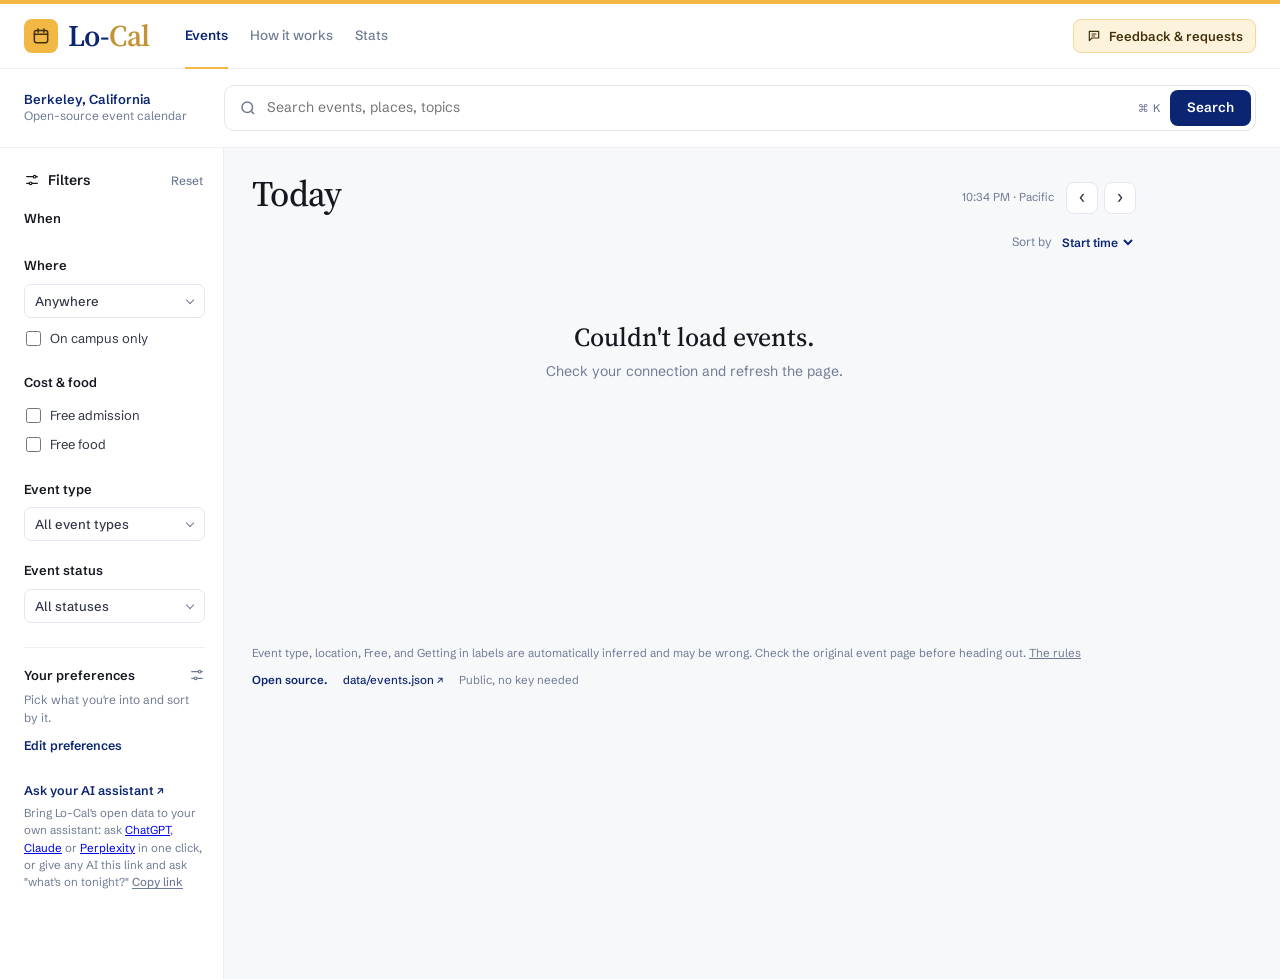
==== commit 7c524bd6: "Fix everything from the UI review - Stats and How it works count the same live events; sources sorte" ====
--- a/site/index.html
+++ b/site/index.html
@@ -42,7 +42,7 @@
 
   <div class="subbar">
     <div class="wrap subbar-in">
-      <p class="place"><b>Berkeley, California</b><span>Your open-source event calendar.</span></p>
+      <p class="place"><b>Berkeley, California</b><span>Open-source event calendar</span></p>
       <form class="search" id="search" role="search">
         <svg viewBox="0 0 24 24" aria-hidden="true"><circle cx="11" cy="11" r="7"/><path d="m20 20-3.5-3.5"/></svg>
         <input id="q" type="search" placeholder="Search events, places, topics" autocomplete="off" aria-label="Search events">
@@ -181,10 +181,10 @@
             <a class="gcal" target="_blank" rel="noopener">Google Calendar</a>
             <a class="ocal" target="_blank" rel="noopener">Outlook</a>
             <button class="ics" type="button">Apple &amp; others (.ics)</button>
-            <button class="share" type="button">Copy link to event</button>
           </div>
         </details>
         <a class="flag" target="_blank" rel="noopener" title="Spam, cancelled or wrong? Report it. Reports show publicly on the event." hidden><svg viewBox="0 0 24 24" aria-hidden="true"><path d="M6 21V4m0 0h11l-2 4 2 4H6"/></svg><span>Report</span></a>
+        <button class="share" type="button" title="Copy a link to this event"><svg viewBox="0 0 24 24" aria-hidden="true"><path d="M10 14a4 4 0 0 0 5.7 0l3-3a4 4 0 0 0-5.7-5.7l-1 1M14 10a4 4 0 0 0-5.7 0l-3 3a4 4 0 0 0 5.7 5.7l1-1"/></svg><span>Share</span></button>
       </div>
     </article>
   </template>
--- a/site/styles.css
+++ b/site/styles.css
@@ -102,7 +102,7 @@
 .link:hover { color: var(--ink); }
 .iconbtn { display: grid; place-items: center; width: 32px; height: 32px; padding: 0 0 2px; font: 400 20px/1 var(--body); color: var(--ink-2); background: var(--surface); border: 1px solid var(--faint); border-radius: 8px; cursor: pointer; }
 .iconbtn:hover:not(:disabled) { border-color: var(--muted); }
-.iconbtn:disabled { opacity: .4; cursor: default; }
+.iconbtn:disabled { opacity: .3; border-color: transparent; background: transparent; cursor: default; }
 .iconbtn.plain { border: 0; background: none; font-size: 16px; }
 .arrow-link, .arrow-out { font: 600 12.5px var(--body); color: var(--title); background: none; border: 0; padding: 0; cursor: pointer; text-decoration: none; }
 .arrow-out::after { content: " ↗"; font-size: .9em; }
@@ -222,22 +222,22 @@
 .badges:empty { display: none; }
 .badges { gap: 4px 0; }
 .badge { font-size: 12px; font-weight: 500; color: var(--ink-2); }
-.badge + .badge::before { content: "·"; margin: 0 7px; color: var(--muted); }
+.badge:has(+ .badge)::after { content: "·"; margin: 0 7px; color: var(--muted); font-weight: 400; }
 .badge.food { color: #a8741a; font-weight: 600; }
 .via { flex-basis: 100%; font-size: 12px; color: var(--muted); }
 .via a { color: inherit; text-decoration: none; }
 .via a:hover { color: var(--ink); text-decoration: underline; }
-.thumb { width: 74px; height: 70px; object-fit: cover; border-radius: 6px; background: var(--chip); align-self: start; }
+.thumb { width: 74px; height: 70px; object-fit: contain; border-radius: 6px; background: var(--chip); align-self: start; }
 .thumb:not([src]) { display: none; }
 /* Calendar and Report share one quiet text-button style. */
 .card .actions { grid-column: 2; grid-row: 2; display: flex; gap: 18px; margin-top: 10px; }
-.calbtn, .flag {
+.calbtn, .flag, .share {
   list-style: none; display: flex; align-items: center; gap: 5px; padding: 2px 0;
   font: 500 12.5px/1 var(--body); color: var(--muted); text-decoration: none; white-space: nowrap; cursor: pointer;
   background: none; border: 0;
 }
-.calbtn svg, .flag svg { width: 15px; height: 15px; fill: none; stroke: currentColor; stroke-width: 1.8; stroke-linejoin: round; stroke-linecap: round; }
-.calbtn:hover, .flag:hover, .addcal[open] .calbtn { color: var(--ink); }
+.calbtn svg, .flag svg, .share svg { width: 15px; height: 15px; fill: none; stroke: currentColor; stroke-width: 1.8; stroke-linejoin: round; stroke-linecap: round; }
+.calbtn:hover, .flag:hover, .share:hover, .addcal[open] .calbtn { color: var(--ink); }
 .addcal { position: relative; }
 .calbtn::-webkit-details-marker { display: none; }
 .calmenu {
@@ -297,7 +297,7 @@
 .cal-grid { display: grid; grid-template-columns: repeat(7, 1fr); gap: 4px 0; text-align: center; }
 .cal-grid .dow { font-size: 10.5px; color: var(--muted); padding: 6px 0; }
 .cal-grid button { height: 34px; font: 500 12.5px var(--body); color: var(--ink); background: none; border: 0; cursor: pointer; }
-.cal-grid button.out { color: var(--muted); opacity: .6; }
+.cal-grid button.out { visibility: hidden; }
 .cal-grid button:disabled { color: var(--muted); opacity: .35; cursor: default; }
 .cal-grid button.in { background: color-mix(in srgb, #dfe2fd 70%, var(--surface)); }
 .cal-grid button.end { background: var(--navy); color: #fff; border-radius: 6px; }
@@ -352,7 +352,7 @@
   .time { font-size: 13px; }
   .thumb { display: none; }
   .card .actions, .card.row .actions { grid-column: 2; grid-row: auto; gap: 22px; margin-top: 10px; }
-  .calbtn, .flag { height: 30px; }
+  .calbtn, .flag, .share { height: 30px; }
   .card.row { grid-template-columns: 76px minmax(0, 1fr); }
   .foot-row .updated { margin-left: 0; }
   .sort { margin-left: 0; }
@@ -390,8 +390,10 @@
 .prose li { margin: 6px 0; }
 .prose code { font-size: 13.5px; background: var(--chip); padding: 1px 5px; border-radius: 5px; }
 .note { color: var(--muted); font-size: 14px; }
-.ai pre { background: var(--surface); border: 1px solid var(--line); border-radius: 10px; padding: 10px 12px; font-size: 13px; white-space: pre-wrap; overflow-wrap: anywhere; margin: 6px 0 2px; }
-.ai .copy { font-size: 13px; margin-bottom: 8px; }
+.code { position: relative; margin: 6px 0 14px; }
+.ai pre { background: var(--surface); border: 1px solid var(--line); border-radius: 10px; padding: 10px 70px 10px 12px; font-size: 13px; white-space: pre-wrap; overflow-wrap: anywhere; margin: 0; }
+.ai .copy { position: absolute; top: 7px; right: 7px; font: 600 12px var(--body); color: var(--ink); background: var(--chip); border: 1px solid var(--line); border-radius: 6px; padding: 4px 9px; cursor: pointer; text-decoration: none; }
+.ai .copy:hover { border-color: var(--muted); }
 .prose summary { cursor: pointer; list-style: none; }
 .prose summary::-webkit-details-marker { display: none; }
 .sources { background: var(--surface); border: 1px solid var(--faint); border-radius: var(--radius); overflow: hidden; }
@@ -429,7 +431,7 @@
 .bars { display: grid; gap: 4px; margin: 8px 0 20px; }
 .bar { display: grid; grid-template-columns: minmax(90px, 160px) 1fr 48px; align-items: center; gap: 10px; padding: 2px 0; font-size: 13px; }
 .bar:hover { background: var(--chip); border-radius: 6px; }
-.bar .label { color: var(--ink); white-space: nowrap; overflow: hidden; text-overflow: ellipsis; }
+.bar .label { color: var(--ink); line-height: 1.25; }
 .bar .track { height: 12px; }
 .bar .fill { display: block; height: 100%; min-width: 2px; background: var(--accent); border-radius: 0 4px 4px 0; }
 .bar .value { color: var(--muted); text-align: right; font-variant-numeric: tabular-nums; }
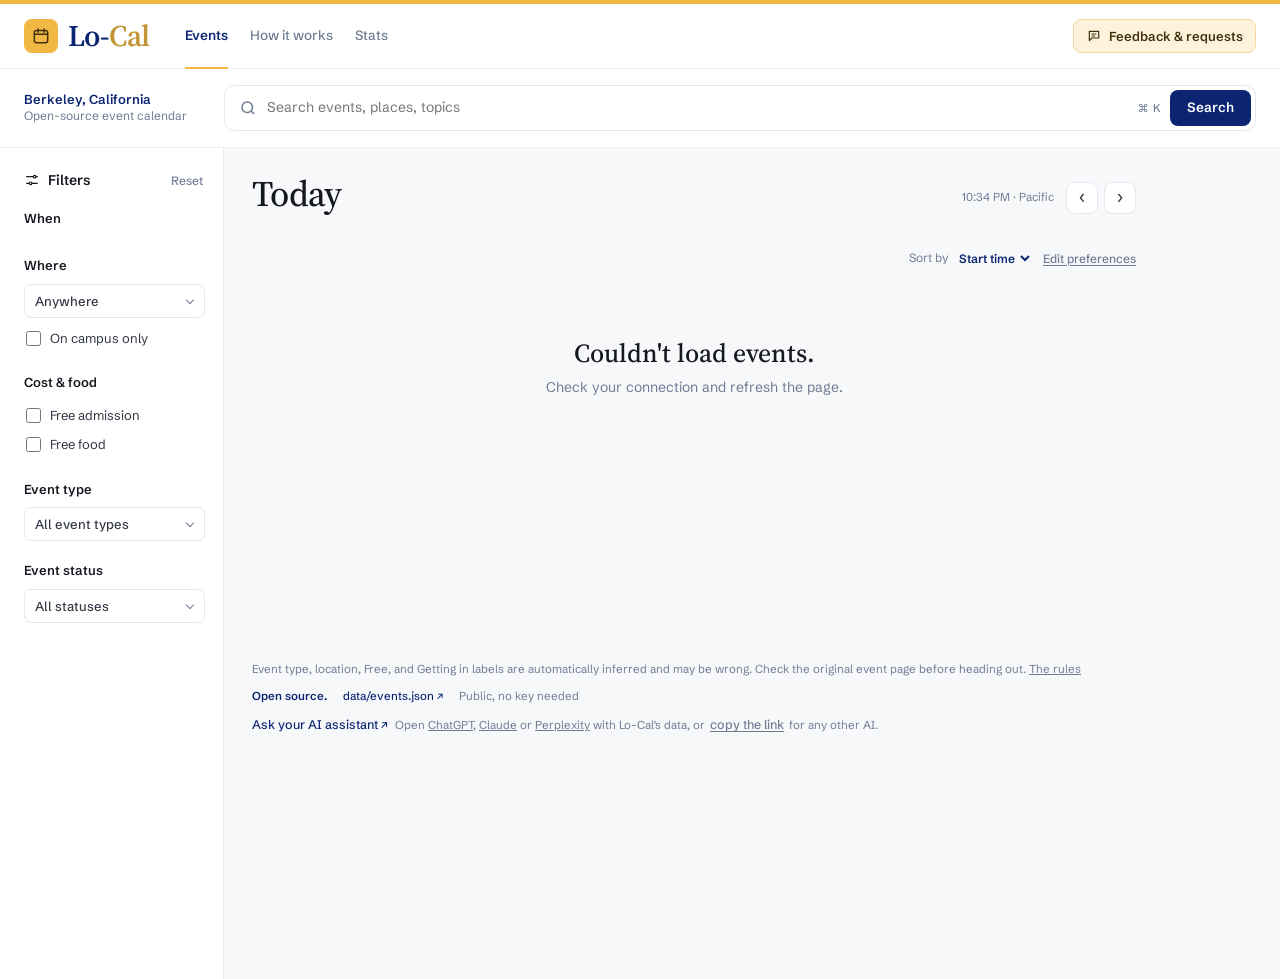
==== commit 2948c06c: "Quick filters, an Up next row, calmer motion and a detail pass - One-tap chips above the list: Free " ====
--- a/site/index.html
+++ b/site/index.html
@@ -98,19 +98,6 @@
           <option value="done">Already finished</option>
         </select></div>
       </section>
-
-      <section class="side-box prefs">
-        <div class="box-head"><b>Your preferences</b>
-          <svg viewBox="0 0 24 24" aria-hidden="true"><path d="M4 7h10m4 0h2M4 17h4m4 0h8"/><circle cx="16" cy="7" r="2"/><circle cx="10" cy="17" r="2"/></svg></div>
-        <p id="pref-summary">Pick what you're into and sort by it.</p>
-        <button class="arrow-link" id="edit-prefs" type="button">Edit preferences</button>
-      </section>
-
-      <section class="side-ai" id="aihint">
-        <a class="arrow-out" href="ai.html">Ask your AI assistant</a>
-        <p>Bring Lo-Cal's open data to your own assistant: ask <a href="https://chatgpt.com/?q=Read%20https%3A//vitgruib.github.io/lo-cal/llms.txt%20and%20tell%20me%20what%27s%20happening%20around%20Berkeley%20today." target="_blank" rel="noopener">ChatGPT</a>, <a href="https://claude.ai/new?q=Read%20https%3A//vitgruib.github.io/lo-cal/llms.txt%20and%20tell%20me%20what%27s%20happening%20around%20Berkeley%20today." target="_blank" rel="noopener">Claude</a> or <a href="https://www.perplexity.ai/search?q=Read%20https%3A//vitgruib.github.io/lo-cal/llms.txt%20and%20tell%20me%20what%27s%20happening%20around%20Berkeley%20today." target="_blank" rel="noopener">Perplexity</a> in one click, or give any AI this link and ask "what's on tonight?"
-          <button class="link" id="copy-llms" type="button">Copy link</button></p>
-      </section>
     </aside>
     <div class="scrim" id="scrim" hidden></div>
 
@@ -130,10 +117,13 @@
           <button class="iconbtn" id="next" type="button" aria-label="Later">›</button>
         </div>
       </div>
+      <div class="quick" id="quick" aria-label="Quick filters"></div>
+      <section class="featured" id="featured" aria-label="Up next" hidden></section>
       <div class="active-row">
         <div class="pills" id="pills" aria-label="Filters in use"></div>
         <span class="scope" id="scope"></span>
         <label class="sort">Sort by <select id="sort"><option value="time">Start time</option><option value="prefs">Your preferences</option></select></label>
+        <button class="link edit-prefs" id="edit-prefs" type="button" title="Pick the event types you're into">Edit preferences</button>
       </div>
 
       <div id="list" aria-live="polite"></div>
@@ -142,6 +132,7 @@
       <footer class="footer">
         <p>Event type, location, Free, and Getting in labels are automatically inferred and may be wrong. Check the original event page before heading out. <a href="about.html#tags">The rules</a></p>
         <p class="foot-row"><b>Open source.</b> <a class="arrow-out" href="data/events.json">data/events.json</a> <span>Public, no key needed</span><span class="updated" id="updated"></span></p>
+        <p class="foot-ai"><a class="arrow-out" href="ai.html">Ask your AI assistant</a> Open <a href="https://chatgpt.com/?q=Read%20https%3A//vitgruib.github.io/lo-cal/llms.txt%20and%20tell%20me%20what%27s%20happening%20around%20Berkeley%20today." target="_blank" rel="noopener">ChatGPT</a>, <a href="https://claude.ai/new?q=Read%20https%3A//vitgruib.github.io/lo-cal/llms.txt%20and%20tell%20me%20what%27s%20happening%20around%20Berkeley%20today." target="_blank" rel="noopener">Claude</a> or <a href="https://www.perplexity.ai/search?q=Read%20https%3A//vitgruib.github.io/lo-cal/llms.txt%20and%20tell%20me%20what%27s%20happening%20around%20Berkeley%20today." target="_blank" rel="noopener">Perplexity</a> with Lo-Cal's data, or <button class="link" id="copy-llms" type="button">copy the link</button> for any other AI.</p>
         <p id="status"></p>
       </footer>
     </main>
--- a/site/styles.css
+++ b/site/styles.css
@@ -125,7 +125,6 @@
 }
 .side-head { display: flex; align-items: center; justify-content: space-between; margin-bottom: 18px; }
 .side-head span { display: flex; align-items: center; gap: 8px; font-weight: 600; font-size: 14px; color: var(--ink); }
-.side-head svg, .box-head svg, .filters-btn svg { width: 16px; height: 16px; fill: none; stroke: currentColor; stroke-width: 1.7; stroke-linecap: round; }
 .side-head .link { text-decoration: none; font-size: 12px; }
 .side-close { display: none; }
 .fgroup { margin-bottom: 20px; }
@@ -162,14 +161,6 @@
 .ddmenu .check.zero { opacity: .5; }
 .select { position: relative; }
 .select select { appearance: none; -webkit-appearance: none; }
-.side-box { margin: 24px 0 18px; padding-top: 18px; border-top: 1px solid var(--line); }
-.box-head { display: flex; align-items: center; justify-content: space-between; font-size: 13px; color: var(--ink); }
-.box-head b { font-weight: 600; }
-.box-head svg { color: var(--muted); }
-.side-box p { margin: 6px 0 8px; font-size: 12px; color: var(--muted); }
-.side-ai { padding-top: 6px; }
-.side-ai p { margin: 4px 0 0; font-size: 11.5px; color: var(--muted); }
-.side-ai .link { font-size: 11.5px; padding: 0; }
 .scrim { display: none; }
 
 /* ---------- Main column ---------- */
@@ -181,6 +172,26 @@
 .view-nav { display: flex; align-items: center; gap: 6px; padding-top: 8px; }
 .clock { font-size: 11.5px; color: var(--muted); margin-right: 6px; white-space: nowrap; }
 .filters-btn { display: none; padding: 8px 12px; }
+.side-head svg, .filters-btn svg { width: 16px; height: 16px; fill: none; stroke: currentColor; stroke-width: 1.7; stroke-linecap: round; }
+.quick { display: flex; gap: 6px; flex-wrap: wrap; margin: 16px 0 0; }
+.qf { font: 500 13px/1 var(--body); color: var(--ink); background: var(--surface); border: 1px solid var(--line); border-radius: 999px; padding: 8px 13px; cursor: pointer; transition: background .15s, border-color .15s, transform .1s; }
+.qf:hover { border-color: var(--muted); }
+.qf[aria-pressed="true"] { background: var(--navy); border-color: var(--navy); color: #fff; }
+.featured { display: grid; grid-template-columns: repeat(3, minmax(0, 1fr)); gap: 14px; margin: 20px 0 6px; }
+.feat { display: flex; flex-direction: column; gap: 3px; text-decoration: none; color: var(--ink); min-width: 0; }
+.feat img { width: 100%; aspect-ratio: 16 / 10; object-fit: cover; border-radius: 10px; background: var(--chip); outline: 1px solid color-mix(in srgb, var(--ink) 8%, transparent); outline-offset: -1px; margin-bottom: 6px; transition: transform .25s cubic-bezier(.2, .8, .2, 1); }
+.feat:hover img { transform: translateY(-2px); }
+.feat-when { font-size: 12px; font-weight: 600; color: var(--accent); }
+.feat b { font: 500 15px/1.3 var(--body); color: var(--title); }
+.feat-where { font-size: 12px; color: var(--muted); }
+.edit-prefs { font-size: 12px; padding: 0; }
+.foot-ai { margin-top: 10px !important; }
+.foot-ai .arrow-out { color: var(--title); font-weight: 500; margin-right: 4px; }
+/* Polish: digits line up, images get an edge, presses give way, focus is always visible. */
+.view-count, .nbadge, .cal-grid button { font-variant-numeric: tabular-nums; }
+.thumb { outline: 1px solid color-mix(in srgb, var(--ink) 8%, transparent); outline-offset: -1px; }
+.btn:active, .qf:active, .iconbtn:active:not(:disabled), .feedback-link:active, .calbtn:active, .flag:active, .share:active { transform: scale(.97); }
+:focus-visible { outline: 2px solid var(--accent); outline-offset: 2px; border-radius: 4px; }
 .active-row { display: flex; align-items: center; flex-wrap: wrap; gap: 8px 10px; margin: 18px 0 6px; font-size: 12px; color: var(--muted); }
 .pills { display: flex; flex-wrap: wrap; gap: 6px; }
 .pills:empty { display: none; }
@@ -208,7 +219,7 @@
 .time { font-weight: 700; font-size: 13.5px; color: var(--ink); padding-top: 2px; }
 .time small { display: block; color: var(--muted); font-weight: 400; font-size: 12px; margin-top: 2px; }
 .body { min-width: 0; }
-.title { color: var(--title); text-decoration: none; font: 500 17px/1.3 var(--body); letter-spacing: -0.01em; display: -webkit-box; -webkit-line-clamp: 2; -webkit-box-orient: vertical; overflow: hidden; }
+.title { color: var(--title); text-decoration: none; font: 500 17px/1.3 var(--body); letter-spacing: -0.01em; overflow-wrap: anywhere; }
 .title[href]::after { content: " ↗"; font-size: .8em; }
 .title[href]:hover { text-decoration: underline; text-underline-offset: 3px; }
 .where { margin: 5px 0 0; color: var(--muted); font-size: 12px; }
@@ -351,7 +362,11 @@
   .card { grid-template-columns: 76px minmax(0, 1fr); gap: 0 10px; padding: 14px 2px 14px 10px; }
   .time { font-size: 13px; }
   .thumb { display: none; }
-  .card .actions, .card.row .actions { grid-column: 2; grid-row: auto; gap: 22px; margin-top: 10px; }
+  .featured { display: flex; overflow-x: auto; scroll-snap-type: x mandatory; margin-right: -16px; padding-right: 16px; scrollbar-width: none; }
+  .feat { flex: 0 0 72%; scroll-snap-align: start; }
+  .quick { flex-wrap: nowrap; overflow-x: auto; scrollbar-width: none; margin-right: -16px; padding-right: 16px; }
+  .qf { flex: none; }
+  .card .actions, .card.row .actions { grid-column: 2; grid-row: auto; flex-wrap: wrap; gap: 4px 16px; margin-top: 10px; }
   .calbtn, .flag, .share { height: 30px; }
   .card.row { grid-template-columns: 76px minmax(0, 1fr); }
   .foot-row .updated { margin-left: 0; }
@@ -363,7 +378,7 @@
 .card.big { border: 1.5px solid var(--big); border-radius: var(--radius); box-shadow: inset 4px 0 0 var(--big); margin: 8px 0; }
 .card.big .time { color: var(--big); }
 .kicker { display: block; margin-bottom: 4px; color: var(--big); font: 700 11px/1.2 var(--body); letter-spacing: .08em; text-transform: uppercase; }
-.card.big .title { font: 600 22px/1.15 var(--serif); -webkit-line-clamp: 3; }
+.card.big .title { font: 600 22px/1.15 var(--serif); }
 .card.big .where { color: var(--ink); font-size: 13.5px; font-weight: 500; white-space: normal; }
 .transit { display: inline-block; margin: 8px 0 0; padding: 4px 10px; border-radius: 999px; font: 600 12.5px/1.35 var(--body); color: var(--big-ink); background: var(--big); }
 .card.big .thumb { width: clamp(160px, 22vw, 260px); height: auto; aspect-ratio: 16 / 9; }
@@ -452,10 +467,10 @@
 html[data-vt]::view-transition-old(root), html[data-vt]::view-transition-new(root) { animation: none; }
 
 /* Filter changes (app.js update): cards that stay glide to their new place, new ones rise in. */
-::view-transition-group(*.card) { animation-duration: .38s; animation-timing-function: cubic-bezier(.2, .8, .2, 1); }
-::view-transition-new(*.card):only-child { animation: .32s cubic-bezier(.2, .8, .2, 1) .12s both rise; }
-::view-transition-old(*.card):only-child { animation: .15s ease-in both fade-out; }
-.card.enter { animation: .4s cubic-bezier(.2, .8, .2, 1) calc(var(--i) * 35ms) both rise; }
+::view-transition-group(*.card) { animation-duration: .26s; animation-timing-function: cubic-bezier(.2, .8, .2, 1); }
+::view-transition-new(*.card):only-child { animation: .22s cubic-bezier(.2, .8, .2, 1) .06s both rise; }
+::view-transition-old(*.card):only-child { animation: .1s ease-in both fade-out; }
+.card.enter { animation: .28s cubic-bezier(.2, .8, .2, 1) calc(min(var(--i), 8) * 25ms) both rise; }
 
 /* Day steps (‹ ›): the list turns like a calendar page. */
 html[data-vt="next"] .card, html[data-vt="prev"] .card { view-transition-name: none; }
@@ -470,7 +485,7 @@
 .card { transition: background-color .2s; }
 .card:hover { background: color-mix(in srgb, var(--surface) 70%, var(--bg)); }
 
-@keyframes rise { from { opacity: 0; transform: translateY(10px); } }
+@keyframes rise { from { opacity: 0; transform: translateY(6px); } }
 @keyframes fade-out { to { opacity: 0; } }
 @keyframes page-out-left { to { opacity: 0; transform: translateX(-40px) rotateY(8deg); } }
 @keyframes page-out-right { to { opacity: 0; transform: translateX(40px) rotateY(-8deg); } }
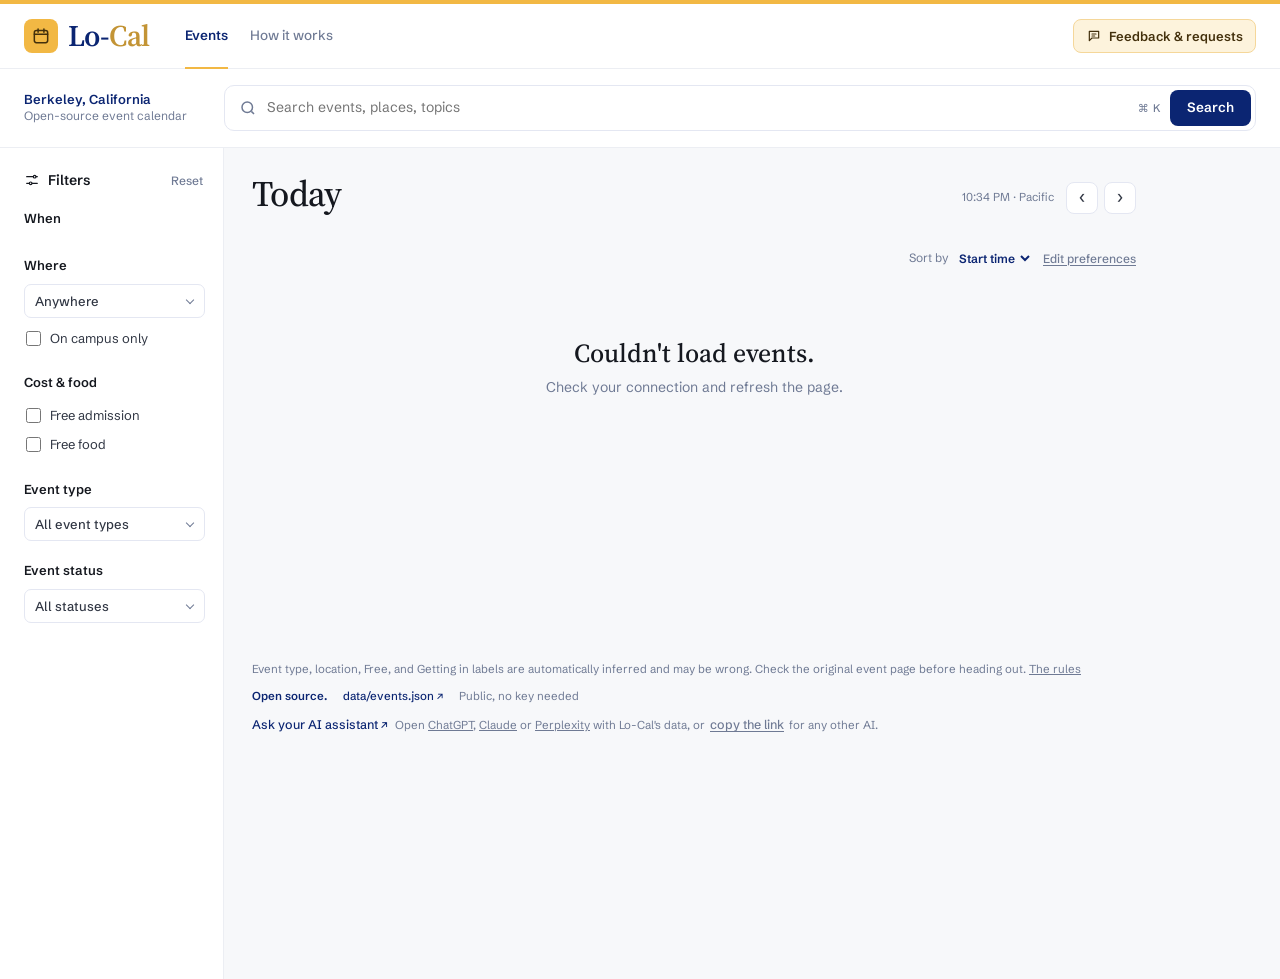
==== commit 872e594a: "Slim down: drop the Stats page and Up next row, condense About and AI pages Source health stays in d" ====
--- a/site/index.html
+++ b/site/index.html
@@ -32,7 +32,6 @@
       <nav class="nav" aria-label="Site">
         <a href="./" aria-current="page">Events</a>
         <a href="about.html">How it works</a>
-        <a href="stats.html">Stats</a>
       </nav>
       <a class="feedback-link" href="https://docs.google.com/forms/d/e/1FAIpQLSeltgT0d8IheCnsmDhdECZ347hpWNquj5A_GO-cifRQ0kldig/viewform" target="_blank" rel="noopener" title="Suggest a club calendar, add or report an event, or send feedback">
         <svg viewBox="0 0 24 24" aria-hidden="true"><path d="M5 5h14v10H9l-4 4z"/><path d="M9 9h6M9 12h4"/></svg><span class="long">Feedback &amp; requests</span><span class="short">Feedback</span>
@@ -118,7 +117,6 @@
         </div>
       </div>
       <div class="quick" id="quick" aria-label="Quick filters"></div>
-      <section class="featured" id="featured" aria-label="Up next" hidden></section>
       <div class="active-row">
         <div class="pills" id="pills" aria-label="Filters in use"></div>
         <span class="scope" id="scope"></span>
--- a/site/styles.css
+++ b/site/styles.css
@@ -177,13 +177,6 @@
 .qf { font: 500 13px/1 var(--body); color: var(--ink); background: var(--surface); border: 1px solid var(--line); border-radius: 999px; padding: 8px 13px; cursor: pointer; transition: background .15s, border-color .15s, transform .1s; }
 .qf:hover { border-color: var(--muted); }
 .qf[aria-pressed="true"] { background: var(--navy); border-color: var(--navy); color: #fff; }
-.featured { display: grid; grid-template-columns: repeat(3, minmax(0, 1fr)); gap: 14px; margin: 20px 0 6px; }
-.feat { display: flex; flex-direction: column; gap: 3px; text-decoration: none; color: var(--ink); min-width: 0; }
-.feat img { width: 100%; aspect-ratio: 16 / 10; object-fit: cover; border-radius: 10px; background: var(--chip); outline: 1px solid color-mix(in srgb, var(--ink) 8%, transparent); outline-offset: -1px; margin-bottom: 6px; transition: transform .25s cubic-bezier(.2, .8, .2, 1); }
-.feat:hover img { transform: translateY(-2px); }
-.feat-when { font-size: 12px; font-weight: 600; color: var(--accent); }
-.feat b { font: 500 15px/1.3 var(--body); color: var(--title); }
-.feat-where { font-size: 12px; color: var(--muted); }
 .edit-prefs { font-size: 12px; padding: 0; }
 .foot-ai { margin-top: 10px !important; }
 .foot-ai .arrow-out { color: var(--title); font-weight: 500; margin-right: 4px; }
@@ -362,9 +355,7 @@
   .card { grid-template-columns: 76px minmax(0, 1fr); gap: 0 10px; padding: 14px 2px 14px 10px; }
   .time { font-size: 13px; }
   .thumb { display: none; }
-  .featured { display: flex; overflow-x: auto; scroll-snap-type: x mandatory; margin-right: -16px; padding-right: 16px; scrollbar-width: none; }
-  .feat { flex: 0 0 72%; scroll-snap-align: start; }
-  .quick { flex-wrap: nowrap; overflow-x: auto; scrollbar-width: none; margin-right: -16px; padding-right: 16px; }
+      .quick { flex-wrap: nowrap; overflow-x: auto; scrollbar-width: none; margin-right: -16px; padding-right: 16px; }
   .qf { flex: none; }
   .card .actions, .card.row .actions { grid-column: 2; grid-row: auto; flex-wrap: wrap; gap: 4px 16px; margin-top: 10px; }
   .calbtn, .flag, .share { height: 30px; }
@@ -438,25 +429,6 @@
   .source .status { padding-left: 14px; }
 }
 
-/* ---------- Stats page ---------- */
-.tiles { display: grid; grid-template-columns: repeat(auto-fit, minmax(140px, 1fr)); gap: 10px; margin: 12px 0; }
-.tile { background: var(--surface); border: 1px solid var(--faint); border-radius: 12px; padding: 14px 16px; }
-.tile strong { display: block; font-size: 28px; font-weight: 700; line-height: 1.1; color: var(--ink); }
-.tile span { color: var(--muted); font-size: 13px; }
-.bars { display: grid; gap: 4px; margin: 8px 0 20px; }
-.bar { display: grid; grid-template-columns: minmax(90px, 160px) 1fr 48px; align-items: center; gap: 10px; padding: 2px 0; font-size: 13px; }
-.bar:hover { background: var(--chip); border-radius: 6px; }
-.bar .label { color: var(--ink); line-height: 1.25; }
-.bar .track { height: 12px; }
-.bar .fill { display: block; height: 100%; min-width: 2px; background: var(--accent); border-radius: 0 4px 4px 0; }
-.bar .value { color: var(--muted); text-align: right; font-variant-numeric: tabular-nums; }
-.table-wrap { overflow-x: auto; }
-.health { width: 100%; border-collapse: collapse; font-size: 13px; }
-.health th, .health td { text-align: left; padding: 7px 8px; border-bottom: 1px solid var(--faint); white-space: nowrap; }
-.health th { color: var(--muted); font-weight: 600; }
-.health .num { text-align: right; font-variant-numeric: tabular-nums; }
-.health tr:not([data-health="ok"]) td:nth-child(2) { font-weight: 600; }
-
 /* ---------- Motion ---------- */
 /* Pages: the header holds still while the content under it slides up. */
 @view-transition { navigation: auto; }
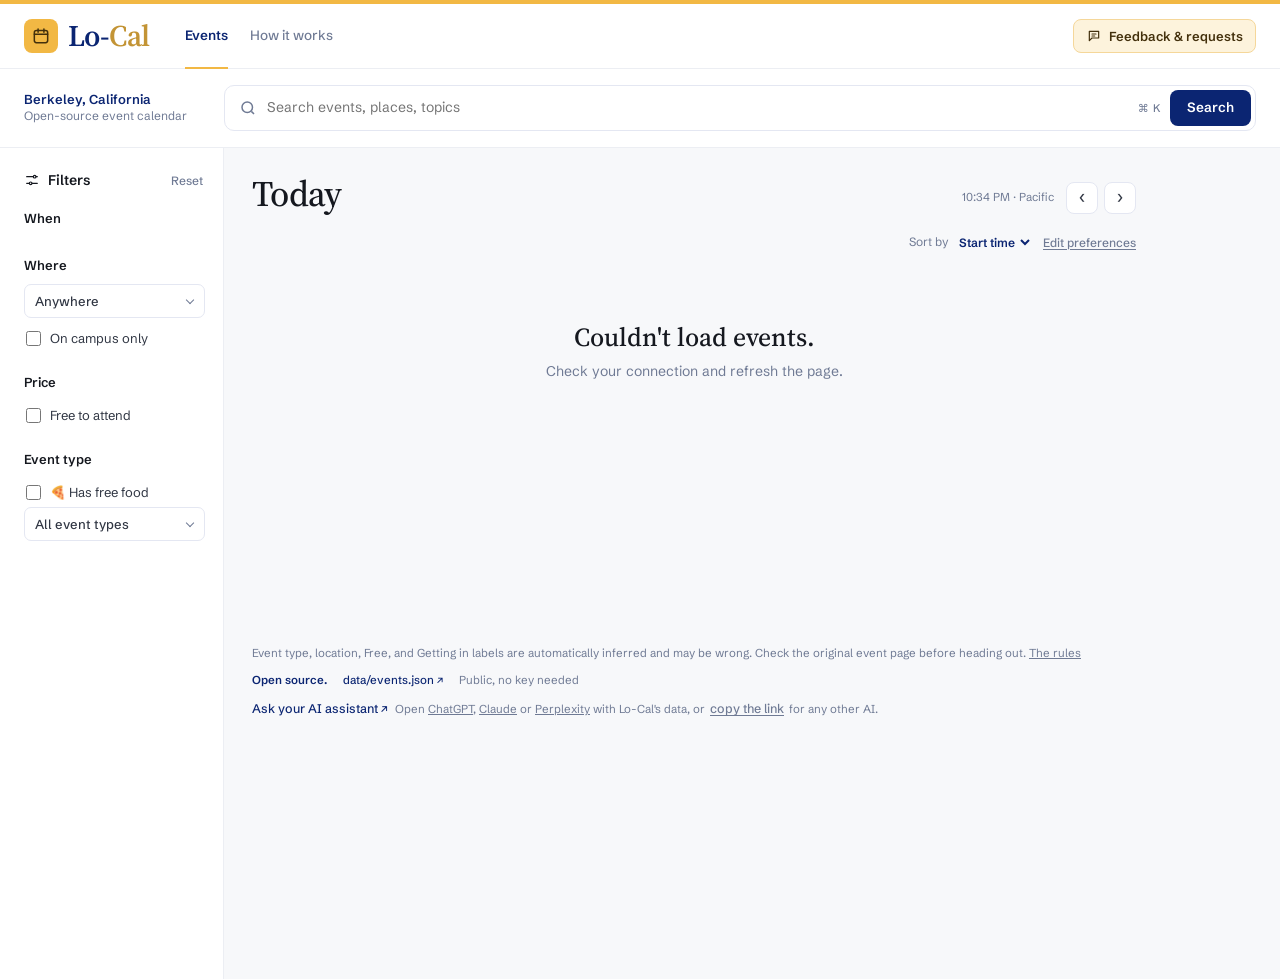
==== commit 9d593b24: "Untangle redundant filters Free food moves under Event type, apart from the price filter (now "Free " ====
--- a/site/index.html
+++ b/site/index.html
@@ -75,27 +75,17 @@
       </section>
 
       <section class="fgroup">
-        <h3>Cost &amp; food</h3>
-        <label class="check"><input type="checkbox" id="free"> Free admission</label>
-        <label class="check"><input type="checkbox" id="food"> Free food</label>
+        <h3>Price</h3>
+        <label class="check"><input type="checkbox" id="free"> Free to attend</label>
       </section>
 
       <section class="fgroup">
         <h3>Event type</h3>
+        <label class="check"><input type="checkbox" id="food"> 🍕 Has free food</label>
         <details class="dd" id="dd-type">
           <summary><span id="type-label">All event types</span></summary>
           <div class="ddmenu" id="types" role="group" aria-label="Event type"></div>
         </details>
-      </section>
-
-      <section class="fgroup">
-        <h3>Event status</h3>
-        <div class="select"><select id="event-status" aria-label="Event status">
-          <option value="">All statuses</option>
-          <option value="now">Happening now</option>
-          <option value="soon">Still to come</option>
-          <option value="done">Already finished</option>
-        </select></div>
       </section>
     </aside>
     <div class="scrim" id="scrim" hidden></div>
--- a/site/styles.css
+++ b/site/styles.css
@@ -173,7 +173,7 @@
 .clock { font-size: 11.5px; color: var(--muted); margin-right: 6px; white-space: nowrap; }
 .filters-btn { display: none; padding: 8px 12px; }
 .side-head svg, .filters-btn svg { width: 16px; height: 16px; fill: none; stroke: currentColor; stroke-width: 1.7; stroke-linecap: round; }
-.quick { display: flex; gap: 6px; flex-wrap: wrap; margin: 16px 0 0; }
+.quick { display: none; gap: 6px; flex-wrap: wrap; margin: 16px 0 0; }
 .qf { font: 500 13px/1 var(--body); color: var(--ink); background: var(--surface); border: 1px solid var(--line); border-radius: 999px; padding: 8px 13px; cursor: pointer; transition: background .15s, border-color .15s, transform .1s; }
 .qf:hover { border-color: var(--muted); }
 .qf[aria-pressed="true"] { background: var(--navy); border-color: var(--navy); color: #fff; }
@@ -336,6 +336,7 @@
   .side-head .link { margin-left: auto; margin-right: 8px; }
   .scrim { display: block; position: fixed; inset: 0; z-index: 29; background: rgb(14 19 33 / 35%); }
   .filters-btn { display: inline-flex; }
+  .quick { display: flex; }
   .clock { display: none; }
 }
 @media (max-width: 600px) {
@@ -355,7 +356,7 @@
   .card { grid-template-columns: 76px minmax(0, 1fr); gap: 0 10px; padding: 14px 2px 14px 10px; }
   .time { font-size: 13px; }
   .thumb { display: none; }
-      .quick { flex-wrap: nowrap; overflow-x: auto; scrollbar-width: none; margin-right: -16px; padding-right: 16px; }
+  .quick { flex-wrap: nowrap; overflow-x: auto; scrollbar-width: none; margin-right: -16px; padding-right: 16px; }
   .qf { flex: none; }
   .card .actions, .card.row .actions { grid-column: 2; grid-row: auto; flex-wrap: wrap; gap: 4px 16px; margin-top: 10px; }
   .calbtn, .flag, .share { height: 30px; }
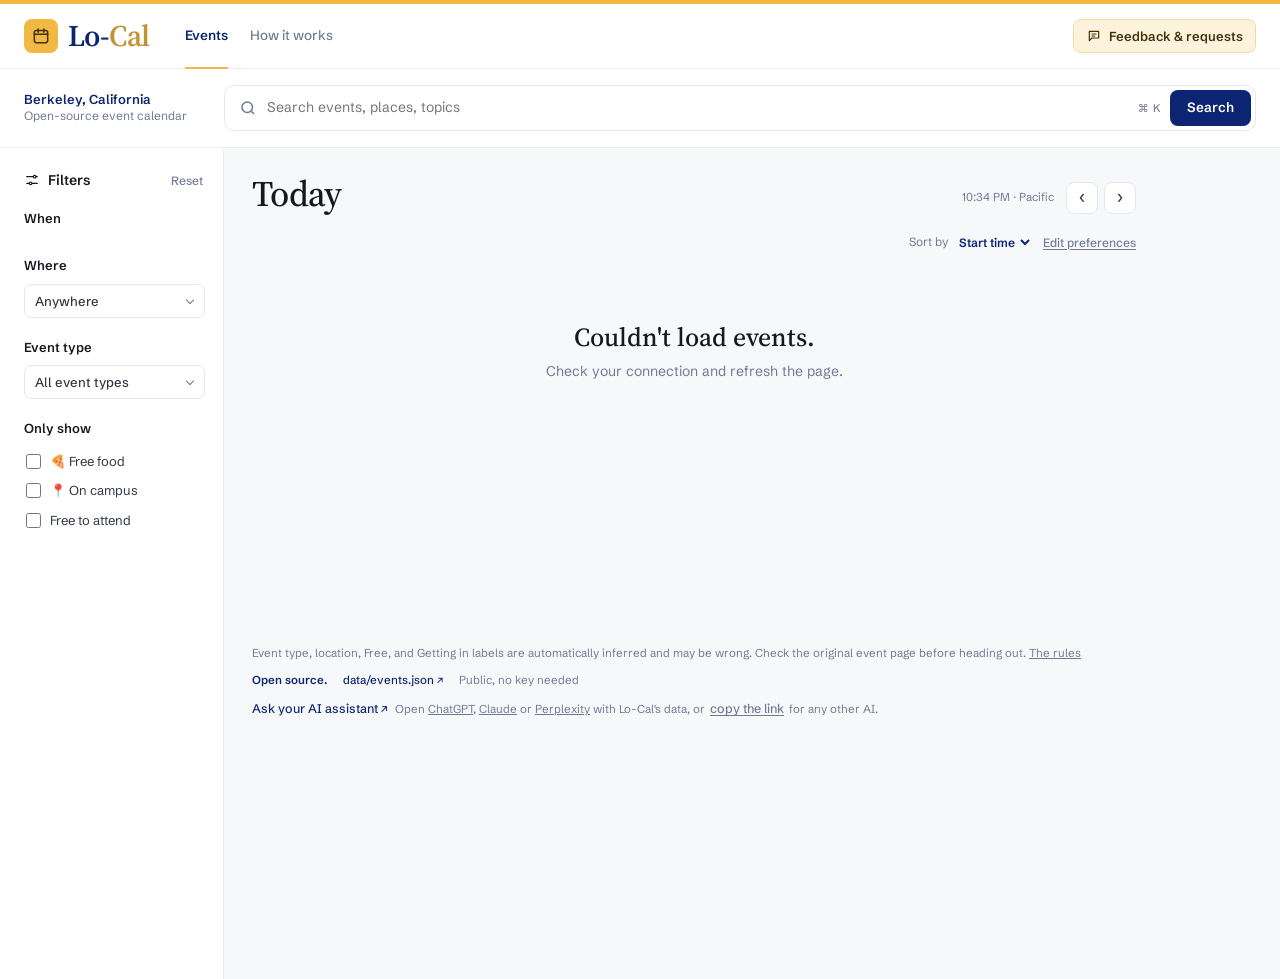
==== commit e38adca0: "One "Only show" group for the toggles; filter links assistants can build Where and Event type are dr" ====
--- a/site/index.html
+++ b/site/index.html
@@ -71,21 +71,21 @@
           <summary><span id="loc-label">Anywhere</span></summary>
           <div class="ddmenu" id="regions" role="group" aria-label="Location"></div>
         </details>
-        <label class="check"><input type="checkbox" id="campus"> On campus only</label>
-      </section>
-
-      <section class="fgroup">
-        <h3>Price</h3>
-        <label class="check"><input type="checkbox" id="free"> Free to attend</label>
       </section>
 
       <section class="fgroup">
         <h3>Event type</h3>
-        <label class="check"><input type="checkbox" id="food"> 🍕 Has free food</label>
         <details class="dd" id="dd-type">
           <summary><span id="type-label">All event types</span></summary>
           <div class="ddmenu" id="types" role="group" aria-label="Event type"></div>
         </details>
+      </section>
+
+      <section class="fgroup">
+        <h3>Only show</h3>
+        <label class="check"><input type="checkbox" id="food"> 🍕 Free food</label>
+        <label class="check"><input type="checkbox" id="campus"> 📍 On campus</label>
+        <label class="check"><input type="checkbox" id="free"> Free to attend</label>
       </section>
     </aside>
     <div class="scrim" id="scrim" hidden></div>
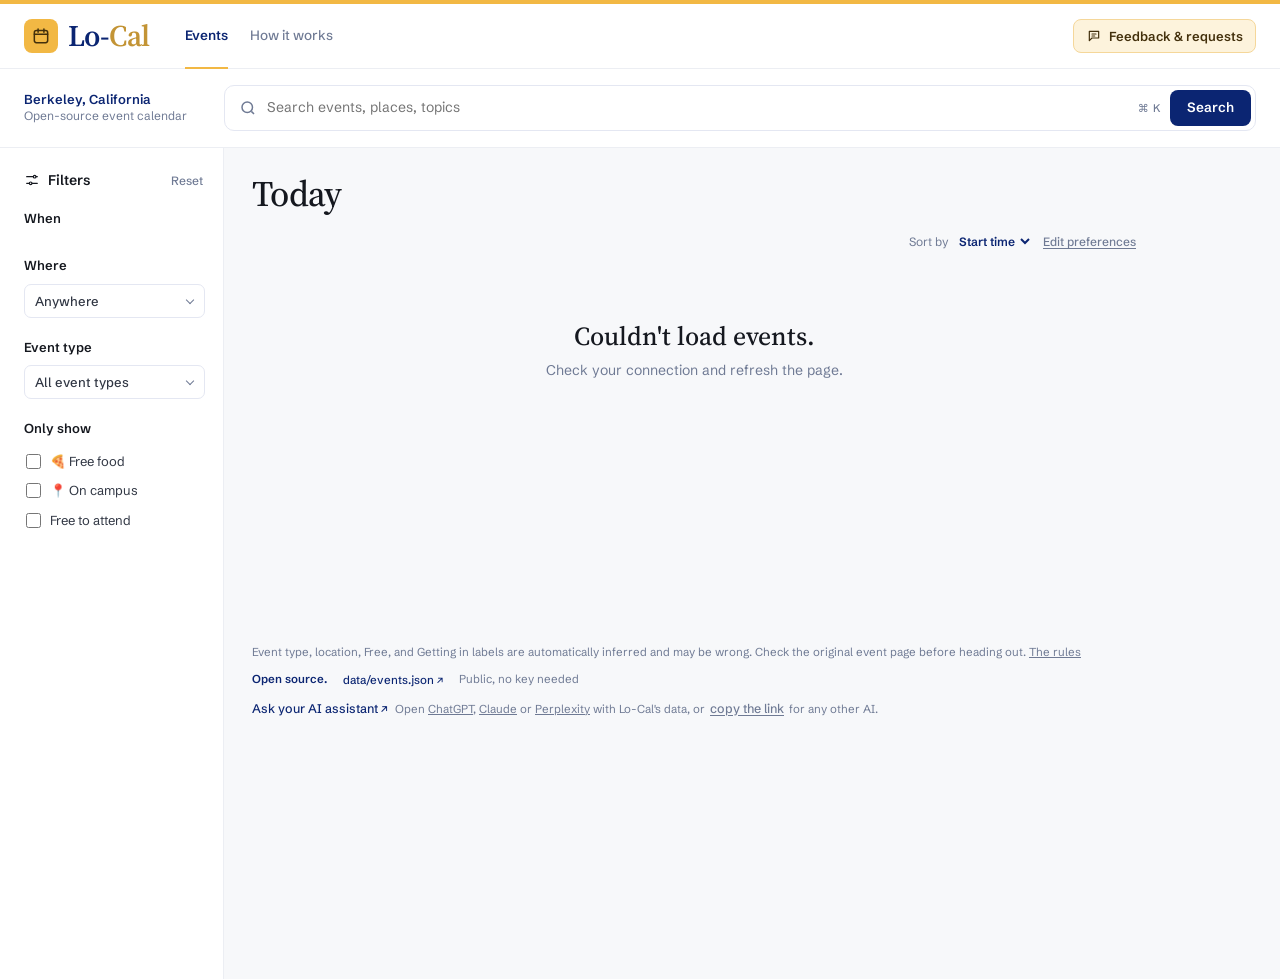
==== commit 5e943a66: "Remove the clock, the day arrows and the When pill The heading already says which days are shown; th" ====
--- a/site/index.html
+++ b/site/index.html
@@ -101,15 +101,11 @@
           <button class="btn ghost filters-btn" id="open-filters" type="button">
             <svg viewBox="0 0 24 24" aria-hidden="true"><path d="M4 7h10m4 0h2M4 17h4m4 0h8"/><circle cx="16" cy="7" r="2"/><circle cx="10" cy="17" r="2"/></svg>Filters<span class="nbadge" id="filters-n" hidden></span>
           </button>
-          <span class="clock" id="clock"></span>
-          <button class="iconbtn" id="prev" type="button" aria-label="Earlier">‹</button>
-          <button class="iconbtn" id="next" type="button" aria-label="Later">›</button>
         </div>
       </div>
       <div class="quick" id="quick" aria-label="Quick filters"></div>
       <div class="active-row">
         <div class="pills" id="pills" aria-label="Filters in use"></div>
-        <span class="scope" id="scope"></span>
         <label class="sort">Sort by <select id="sort"><option value="time">Start time</option><option value="prefs">Your preferences</option></select></label>
         <button class="link edit-prefs" id="edit-prefs" type="button" title="Pick the event types you're into">Edit preferences</button>
       </div>
--- a/site/styles.css
+++ b/site/styles.css
@@ -170,7 +170,6 @@
 .view-date { font-size: 14px; color: var(--ink-2); margin-right: 10px; }
 .view-count { font-size: 12px; color: var(--muted); }
 .view-nav { display: flex; align-items: center; gap: 6px; padding-top: 8px; }
-.clock { font-size: 11.5px; color: var(--muted); margin-right: 6px; white-space: nowrap; }
 .filters-btn { display: none; padding: 8px 12px; }
 .side-head svg, .filters-btn svg { width: 16px; height: 16px; fill: none; stroke: currentColor; stroke-width: 1.7; stroke-linecap: round; }
 .quick { display: none; gap: 6px; flex-wrap: wrap; margin: 16px 0 0; }
@@ -188,7 +187,6 @@
 .active-row { display: flex; align-items: center; flex-wrap: wrap; gap: 8px 10px; margin: 18px 0 6px; font-size: 12px; color: var(--muted); }
 .pills { display: flex; flex-wrap: wrap; gap: 6px; }
 .pills:empty { display: none; }
-.scope { color: var(--muted); }
 .sort { margin-left: auto; display: flex; align-items: center; gap: 4px; white-space: nowrap; }
 .sort select { field-sizing: content; font: 600 12px var(--body); color: var(--title); background: none; border: 0; padding: 2px; cursor: pointer; }
 
@@ -337,7 +335,6 @@
   .scrim { display: block; position: fixed; inset: 0; z-index: 29; background: rgb(14 19 33 / 35%); }
   .filters-btn { display: inline-flex; }
   .quick { display: flex; }
-  .clock { display: none; }
 }
 @media (max-width: 600px) {
   .mast { gap: 12px; }
@@ -352,7 +349,6 @@
   .view-head { flex-wrap: wrap; }
   .view-title h1 { font-size: 30px; }
   .view-nav { width: 100%; padding-top: 4px; }
-  .view-nav .iconbtn:first-of-type { margin-left: auto; }
   .card { grid-template-columns: 76px minmax(0, 1fr); gap: 0 10px; padding: 14px 2px 14px 10px; }
   .time { font-size: 13px; }
   .thumb { display: none; }
@@ -445,13 +441,6 @@
 ::view-transition-old(*.card):only-child { animation: .1s ease-in both fade-out; }
 .card.enter { animation: .28s cubic-bezier(.2, .8, .2, 1) calc(min(var(--i), 8) * 25ms) both rise; }
 
-/* Day steps (‹ ›): the list turns like a calendar page. */
-html[data-vt="next"] .card, html[data-vt="prev"] .card { view-transition-name: none; }
-html[data-vt="next"] .main, html[data-vt="prev"] .main { view-transition-name: page; }
-::view-transition-old(page) { animation: .16s ease-in both var(--page-out, page-out-left); }
-::view-transition-new(page) { animation: .34s cubic-bezier(.2, .8, .2, 1) .1s both var(--page-in, page-in-right); }
-html[data-vt="prev"] { --page-out: page-out-right; --page-in: page-in-left; }
-
 /* Card details */
 .time { transition: transform .2s cubic-bezier(.2, .8, .2, 1); transform-origin: left top; }
 .card:hover .time { transform: translateX(3px) rotate(-1.5deg); }
@@ -460,10 +449,6 @@
 
 @keyframes rise { from { opacity: 0; transform: translateY(6px); } }
 @keyframes fade-out { to { opacity: 0; } }
-@keyframes page-out-left { to { opacity: 0; transform: translateX(-40px) rotateY(8deg); } }
-@keyframes page-out-right { to { opacity: 0; transform: translateX(40px) rotateY(-8deg); } }
-@keyframes page-in-right { from { opacity: 0; transform: translateX(60px) rotateY(-8deg); } }
-@keyframes page-in-left { from { opacity: 0; transform: translateX(-60px) rotateY(8deg); } }
 @keyframes pulse { 0% { box-shadow: 0 0 0 0 color-mix(in srgb, var(--green) 55%, transparent); } 100% { box-shadow: 0 0 0 7px transparent; } }
 
 @media (prefers-reduced-motion: reduce) {
